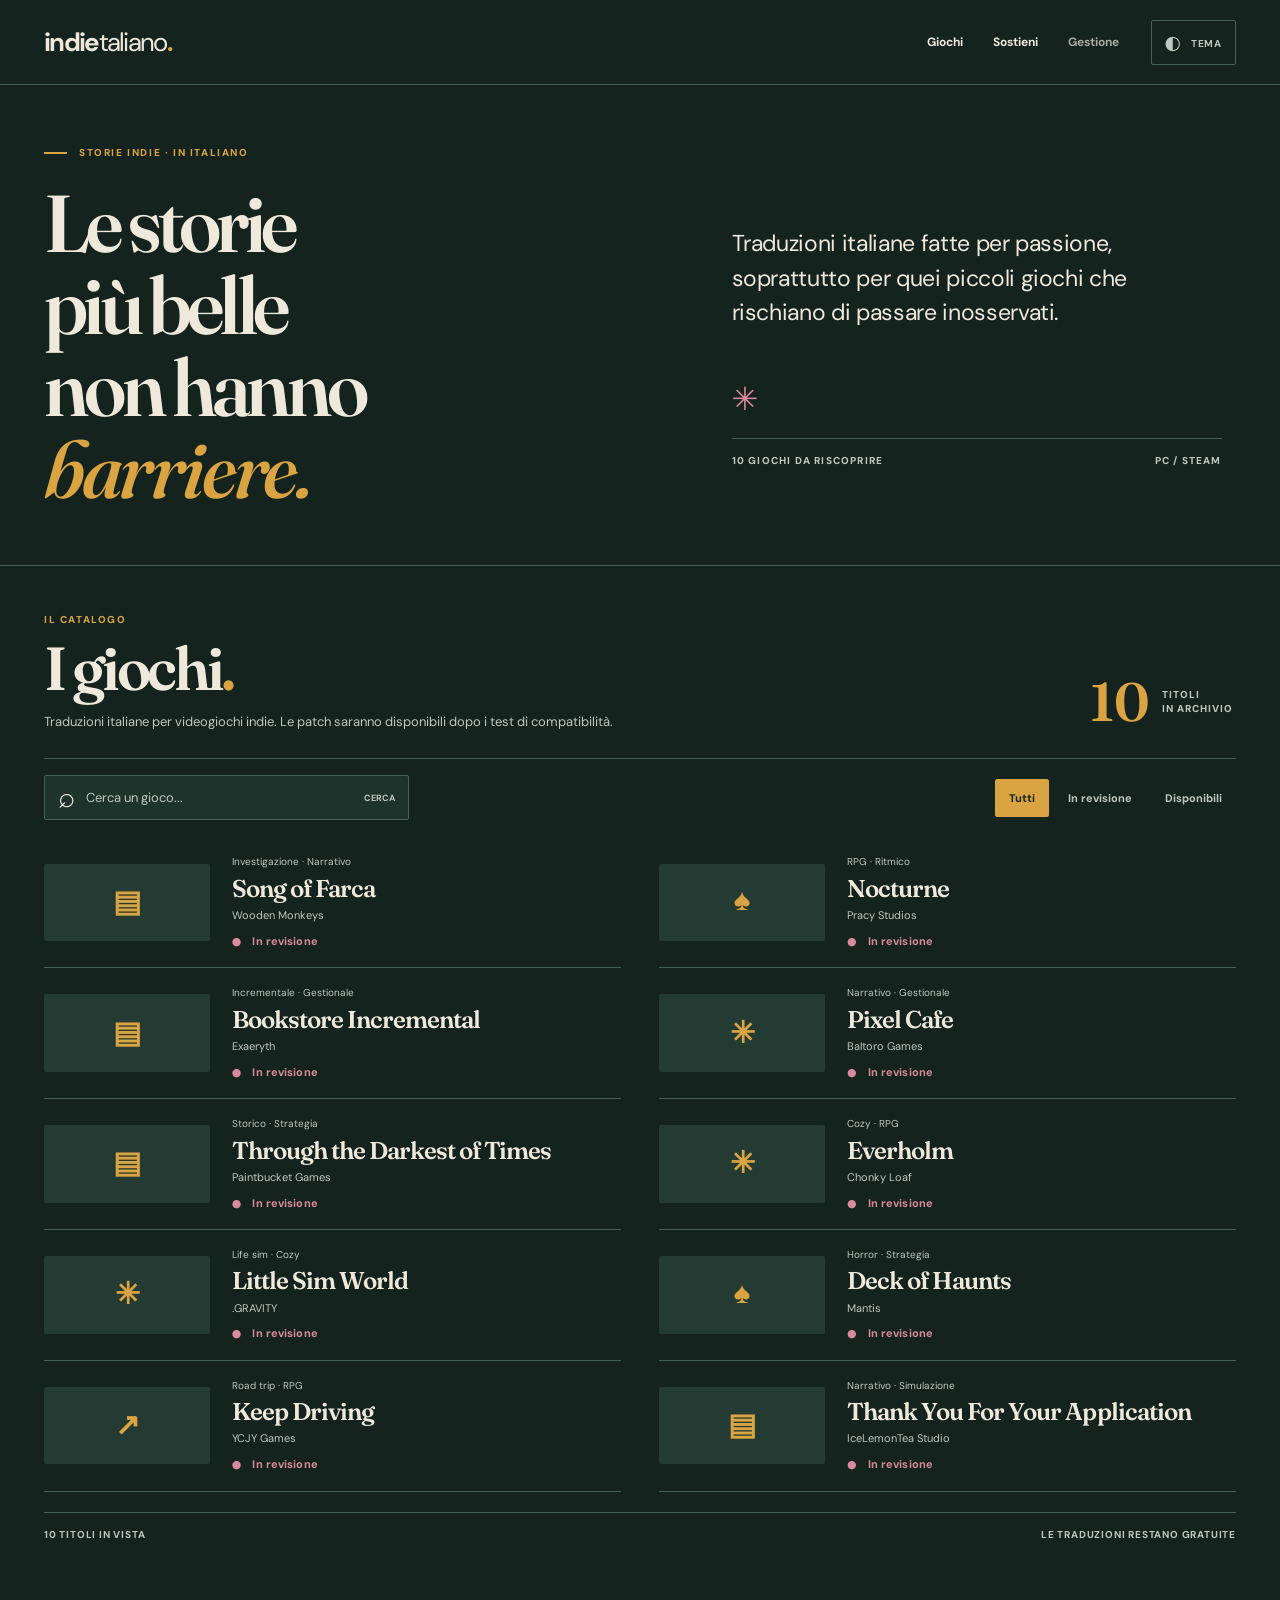
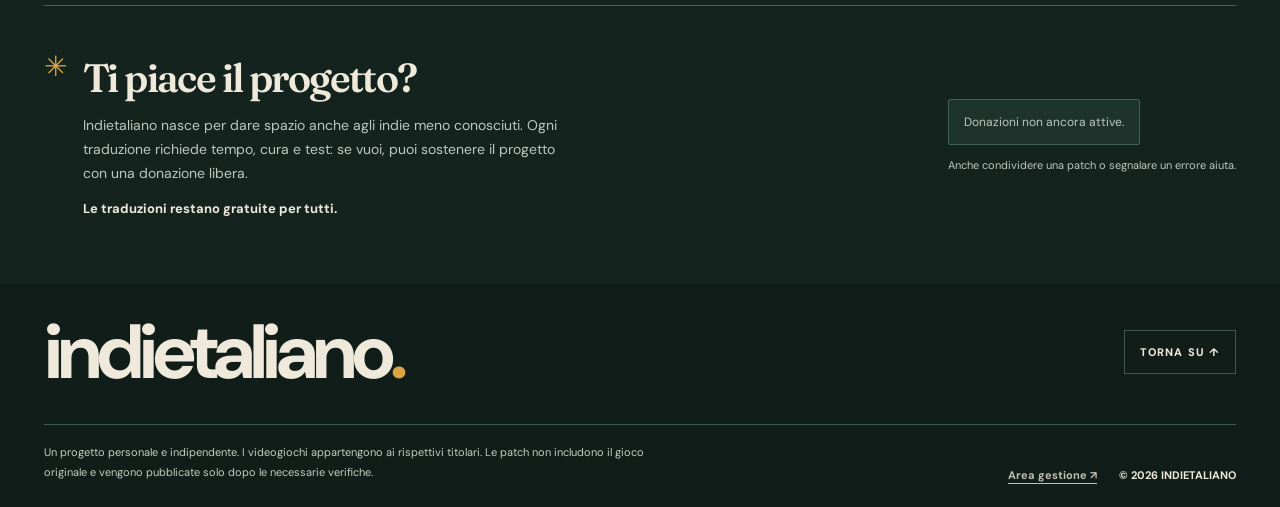
==== index.html @ b23bede1 "Add files via upload" ====
<!doctype html>
<html lang="it">
<head>
  <meta charset="utf-8">
  <meta name="viewport" content="width=device-width, initial-scale=1">
  <meta name="theme-color" content="#15231F">
  <meta name="robots" content="noindex,nofollow">
  <meta name="description" content="Indietaliano: traduzioni italiane gratuite per videogiochi indie, fatte per passione.">
  <meta property="og:type" content="website">
  <meta property="og:title" content="Indietaliano · Le storie più belle non hanno barriere">
  <meta property="og:description" content="Traduzioni italiane fatte per passione, soprattutto per quei piccoli giochi che rischiano di passare inosservati.">
  <title>Indietaliano · Traduzioni italiane per giochi indie</title>
  <link rel="icon" href="assets/favicon.svg" type="image/svg+xml">
  <link rel="preconnect" href="https://fonts.googleapis.com">
  <link rel="preconnect" href="https://fonts.gstatic.com" crossorigin>
  <link href="https://fonts.googleapis.com/css2?family=DM+Sans:wght@400;500;600;700;800&family=Fraunces:ital,opsz,wght@0,9..144,400..700;1,9..144,400..700&display=swap" rel="stylesheet">
  <link rel="stylesheet" href="style.css">
  <link rel="stylesheet" href="home.css">
  <link rel="stylesheet" href="retro-editorial.css">
  <link rel="stylesheet" href="typography.css">
  <link rel="stylesheet" href="catalog-v3-7.css?v=380">
  <link rel="stylesheet" href="verde-bottiglia.css?v=420">
  <script defer src="games.js?v=380"></script>
  <script defer src="site-config.js?v=371"></script>
  <script defer src="script.js?v=400"></script>
</head>
<body class="home-page">
  <a class="skip-link" href="#contenuto">Vai al contenuto</a>
  <header class="masthead" id="inizio">
    <a class="type-logo" href="index.html" aria-label="Indietaliano, pagina iniziale">indie<span>taliano</span><i>.</i></a>
    <nav class="mast-nav" aria-label="Navigazione principale">
      <a href="#giochi">Giochi</a>
      <a href="#sostieni">Sostieni</a><a class="nav-admin" href="admin/" aria-label="Area gestione">Gestione</a>
    </nav>
    <button class="theme-button" id="theme-toggle" type="button" aria-label="Attiva tema scuro" title="Cambia aspetto"><span aria-hidden="true">◐</span> <span class="theme-word">Tema</span></button>
  </header>
  <main id="contenuto">
    <section class="simple-hero" aria-labelledby="hero-title">
      <div class="simple-hero-inner section-wrap">
        <span class="hero-eyebrow" aria-hidden="true"><span class="hero-dash"></span> STORIE INDIE · IN ITALIANO</span>
        <h1 id="hero-title">Le storie<br>più belle<br>non hanno<br><em>barriere.</em></h1>
        <p>Traduzioni italiane fatte per passione, soprattutto per quei piccoli giochi che rischiano di passare inosservati.</p>
        <div class="hero-aside-meta" aria-hidden="true"><span class="aside-glyph">✳</span><div><span><b id="hero-total">10</b> GIOCHI DA RISCOPRIRE</span><span>PC / STEAM</span></div></div>
      </div>
    </section>

    <section id="giochi" class="archive-section section-wrap" aria-labelledby="archive-title">
      <div class="archive-head">
        <div>
          <span class="section-eyebrow">IL CATALOGO</span>
          <h2 id="archive-title">I giochi<span class="head-dot">.</span></h2>
          <p>Traduzioni italiane per videogiochi indie. Le patch saranno disponibili dopo i test di compatibilità.</p>
        </div>
        <span class="archive-tally"><strong id="catalog-total">10</strong><span>TITOLI<br>IN ARCHIVIO</span></span>
      </div>
      <div class="archive-shell">
        <div class="archive-toolbar">
          <label class="archive-search" for="game-search"><span aria-hidden="true">⌕</span><input id="game-search" type="search" placeholder="Cerca un gioco..." autocomplete="off" aria-label="Cerca un gioco"><span class="search-hint">CERCA</span></label>
          <div class="archive-filters" role="group" aria-label="Filtra lo stato del progetto">
            <button type="button" class="filter-chip is-active" data-filter="all" aria-pressed="true">Tutti</button>
            <button type="button" class="filter-chip" data-filter="in-revisione" aria-pressed="false">In revisione</button>
            
            <button type="button" class="filter-chip" data-filter="disponibile" aria-pressed="false">Disponibili</button>
          </div>
        </div>
        <div class="archive-list" id="archive-list" aria-live="polite"></div>
        <div class="empty-message" id="empty-message" hidden><p>Nessun gioco trovato.</p><span>Prova un altro titolo o torna a “Tutti”.</span><button type="button" id="reset-search">Azzera la ricerca ↗</button></div>
        <div class="archive-footer"><span id="archive-count" aria-live="polite">0 TITOLI IN VISTA</span><span>LE TRADUZIONI RESTANO GRATUITE</span></div>
      </div>
    </section>

    <section id="sostieni" class="support section-wrap" aria-labelledby="support-title">
      <div class="support-intro"><span class="support-symbol" aria-hidden="true">✳</span><div><h2 id="support-title">Ti piace il progetto?</h2><p>Indietaliano nasce per dare spazio anche agli indie meno conosciuti. Ogni traduzione richiede tempo, cura e test: se vuoi, puoi sostenere il progetto con una donazione libera.</p><strong>Le traduzioni restano gratuite per tutti.</strong></div></div>
      <div class="support-action">
        <a id="donation-link" class="donation-cta" href="#sostieni" target="_blank" rel="noopener noreferrer" hidden>Lascia un contributo <span aria-hidden="true">↗</span></a>
        <p id="donation-pending" class="support-pending">Donazioni non ancora attive.</p>
        <p class="support-small">Anche condividere una patch o segnalare un errore aiuta.</p>
      </div>
    </section>
  </main>
  <footer class="footer">
    <div class="footer-top"><span class="footer-title">indietaliano<span>.</span></span><a href="#inizio">TORNA SU ↑</a></div>
    <div class="footer-bottom"><p>Un progetto personale e indipendente. I videogiochi appartengono ai rispettivi titolari. Le patch non includono il gioco originale e vengono pubblicate solo dopo le necessarie verifiche.</p><div class="footer-utilities"><a href="admin/">Area gestione ↗</a><span>© <span id="year">2026</span> INDIETALIANO</span></div></div>
  </footer>
</body>
</html>
---- style.css ----
/* Web fonts are linked in each HTML document. Local fallbacks work offline. */
:root{--paper:#efeee8;--ink:#171a18;--muted:#6a6c64;--acid:#dbff78;--line:#c8c9c0;--panel:#e4e5db;--soft:#faf9f5;--inverse:#121513;--rowhover:#e7e8dd;--content:1472px;color-scheme:light}
:root.dark{--paper:#181b19;--ink:#f0f0e9;--muted:#a2a89d;--acid:#d3ef76;--line:#43483f;--panel:#242923;--soft:#222620;--inverse:#0f1310;--rowhover:#282d27;color-scheme:dark}
*{box-sizing:border-box}html{scroll-behavior:smooth;scroll-padding-top:95px}body{margin:0;background:var(--paper);color:var(--ink);font-family:'DM Sans',Arial,sans-serif;-webkit-font-smoothing:antialiased}a{color:inherit;text-decoration:none}button,input{font:inherit}button{cursor:pointer}button:focus-visible,a:focus-visible,input:focus-visible{outline:3px solid #a5b95e;outline-offset:4px}::selection{background:var(--acid);color:#111}h1,h2,h3,p{margin-top:0}h1,h2,h3{font-family:'Space Grotesk',Arial,sans-serif;letter-spacing:-.055em}h1 em,h2 em{font-style:normal;color:var(--muted)}.skip-link{position:fixed;left:20px;top:-80px;z-index:5000;padding:12px 18px;background:var(--acid);color:#111}.skip-link:focus{top:14px}.section-wrap{width:min(calc(100% - 88px),var(--content));margin:0 auto}
.masthead{height:90px;display:flex;align-items:center;gap:42px;padding:0 max(44px,calc((100vw - var(--content))/2));border-bottom:1px solid var(--ink);background:var(--paper);position:relative;z-index:4}.type-logo{font-family:'Space Grotesk',sans-serif;font-weight:700;font-size:26px;letter-spacing:-.085em;white-space:nowrap;line-height:1}.type-logo span{font-weight:400}.type-logo i{font-style:normal;color:#6c9265}.mast-nav{display:flex;align-items:center;gap:42px;margin-left:auto}.mast-nav a{font-size:13px;font-weight:700;display:flex;align-items:flex-start;gap:6px;white-space:nowrap}.mast-nav a:hover{text-decoration:underline;text-underline-offset:5px}.nav-index{font-size:8px;color:var(--muted);line-height:1.2}.theme-button{padding:11px 12px;border:1px solid var(--ink);background:transparent;color:var(--ink);font-weight:700;text-transform:uppercase;letter-spacing:.08em;font-size:10px;white-space:nowrap}.theme-button span:first-child{font-size:19px;vertical-align:-2px;margin-right:6px}
.lead-story{min-height:665px;display:grid;grid-template-columns:1.15fr .85fr;border-bottom:1px solid var(--ink)}.lead-copy{padding:38px clamp(34px,6vw,108px) 39px max(44px,calc((100vw - var(--content))/2));display:flex;flex-direction:column}.section-meta,.visual-top,.visual-bottom{display:flex;justify-content:space-between;gap:20px;font-size:10px;font-weight:800;letter-spacing:.1em}.section-meta span:nth-child(2){color:var(--muted)}.lead-primary{flex:1;display:flex;justify-content:center;flex-direction:column;padding:35px 0}.tiny-intro{font-size:14px;font-weight:600;margin:0 0 30px}.lead-primary h1{font-size:clamp(62px,6.75vw,115px);line-height:.9;letter-spacing:-.094em;font-weight:600;margin:0 0 32px}.lead-primary h1 em{color:var(--ink);position:relative;z-index:1}.lead-primary h1 em::after{content:'';height:.16em;background:var(--acid);position:absolute;left:0;right:0;bottom:.02em;z-index:-1;transform:rotate(-1deg)}.hero-bottom{max-width:400px;font-size:15px;line-height:1.8;color:var(--muted);margin-bottom:0}.downlink{align-self:flex-start;display:flex;gap:14px;align-items:center;font-weight:800;font-size:13px}.circle-arrow{width:42px;height:42px;border:1.5px solid var(--ink);border-radius:50%;display:grid;place-items:center;font-size:23px;transition:background .2s,transform .2s}.downlink:hover .circle-arrow{background:var(--acid);color:#111;transform:translateY(3px)}
.lead-visual{min-height:665px;background:#171d1a;color:#f0f0e7;position:relative;overflow:hidden;display:flex;flex-direction:column;padding:34px 35px}.lead-visual:before{content:'';position:absolute;inset:0;background:linear-gradient(to right,transparent 0 97%,rgba(255,255,255,.05) 97% 98%,transparent 98%);background-size:46px 46px;opacity:.27}.visual-top,.visual-bottom{position:relative;z-index:2;color:#c3cabb}.visual-bottom{margin-top:auto}.visual-stage{position:relative;flex:1;display:flex;align-items:center;justify-content:center}.translation-mark{transform:rotate(-11deg);width:min(82%,510px);position:relative;z-index:1}.translation-old,.translation-new{font-family:'Space Grotesk',sans-serif;font-weight:700;line-height:1;letter-spacing:-.12em}.translation-old{font-size:clamp(100px,11.5vw,190px);color:#56605b;text-decoration:line-through;text-decoration-thickness:5px;transform:translateX(-18px)}.translation-divider{display:flex;align-items:center;gap:10px;margin:-3px 0 -8px;transform:rotate(11deg)}.translation-divider:before,.translation-divider:after{content:'';height:1px;background:#708276;flex:1}.translation-divider span{width:47px;height:47px;background:var(--acid);color:#111;display:grid;place-items:center;border-radius:50%;font-size:25px}.translation-new{font-size:clamp(74px,8.5vw,144px);color:var(--acid);white-space:nowrap}.blinking-cursor{color:#e9ede2;animation:blink 1.2s steps(1,end) infinite}@keyframes blink{50%{opacity:0}}.floating-glyph{position:absolute;font-family:'Space Grotesk';font-weight:700;line-height:1;color:#727f76}.glyph-one{top:10%;left:15%;font-size:70px;transform:rotate(12deg)}.glyph-two{top:15%;right:6%;font-size:62px;color:var(--acid)}.glyph-three{bottom:13%;right:13%;font-size:84px;transform:rotate(-13deg)}
.interlude{min-height:81px;display:flex;gap:35px;justify-content:center;align-items:center;border-bottom:1px solid var(--ink);font-size:11px;font-weight:800;letter-spacing:.09em;padding:18px 24px}.interlude .asterisk{font-size:28px;font-weight:400}
.archive-section{padding:122px 0 130px}.archive-head{display:grid;grid-template-columns:24% 1fr;margin-bottom:73px}.label-column,.manifesto-left,.support-aside{display:flex;flex-direction:column;align-items:flex-start;gap:13px}.chapter-number{font-family:'Space Grotesk',sans-serif;font-size:90px;font-weight:600;line-height:1;letter-spacing:-.13em}.label-sub,.micro-label{font-size:10px;font-weight:800;letter-spacing:.14em}.label-sub{color:var(--muted)}.chapter-main{padding-top:12px}.chapter-main h2{font-size:clamp(52px,6vw,95px);font-weight:600;line-height:.98;letter-spacing:-.085em;margin:24px 0}.chapter-main>p{max-width:575px;color:var(--muted);font-size:16px;line-height:1.75;margin:0}.archive-shell{border-top:2px solid var(--ink)}.archive-toolbar{display:flex;gap:20px;align-items:center;justify-content:space-between;padding:20px 0 24px}.archive-search{display:flex;align-items:center;border:1px solid var(--line);min-height:49px;max-width:380px;flex:1;padding:0 13px;gap:9px}.archive-search>span:first-child{font-size:29px;line-height:1}.archive-search input{width:100%;min-width:0;border:0;color:var(--ink);outline:0;background:transparent;font-size:13px}.archive-search input::placeholder{color:var(--muted)}.search-hint{font-size:9px;font-weight:700;color:var(--muted)}.archive-filters{display:flex;gap:6px;flex-wrap:wrap}.filter-chip{background:transparent;border:1px solid transparent;padding:12px 15px;color:var(--muted);font-size:11px;font-weight:700}.filter-chip:hover{border-color:var(--line)}.filter-chip.is-active{background:var(--ink);color:var(--paper)}.list-head{display:grid;grid-template-columns:minmax(400px,1.8fr) minmax(140px,.9fr) minmax(170px,.8fr) 110px;border-top:1px solid var(--line);padding:13px 20px 13px 0;color:var(--muted);font-size:9px;letter-spacing:.12em;font-weight:800}.list-head span:last-child{text-align:right}.archive-item{display:grid;grid-template-columns:45px 80px minmax(275px,1fr) minmax(140px,.9fr) minmax(170px,.8fr) 110px;align-items:center;min-height:150px;border-top:1px solid var(--line);gap:0;transition:background .2s}.archive-item:last-child{border-bottom:1px solid var(--line)}.archive-item:hover,.archive-item:focus-visible{background:var(--rowhover)}.item-num{align-self:start;margin-top:26px;font-family:'Space Grotesk';font-size:11px;font-weight:800;color:var(--muted)}.item-emblem{width:63px;height:85px;display:flex;align-items:center;justify-content:center;font-family:'Space Grotesk';font-size:42px;font-weight:700;border-radius:1px;transform:rotate(-5deg);transition:transform .25s;margin-right:14px;color:#171a18}.archive-item:hover .item-emblem{transform:rotate(4deg) scale(1.04)}.item-emblem.rose{background:#e0b4a4}.item-emblem.violet{background:#b6a1ce}.item-emblem.mint{background:#b7ceae}.item-emblem.ochre{background:#e7c976}.item-title{padding:10px 20px 10px 2px}.item-title strong{display:block;font-family:'Space Grotesk',sans-serif;font-size:clamp(25px,2.7vw,43px);line-height:1.08;letter-spacing:-.065em;font-weight:600}.item-title small{display:block;margin-top:8px;font-size:12px;color:var(--muted)}.item-genre{font-size:13px;color:var(--muted);padding-right:20px}.item-status{font-size:11px;letter-spacing:.01em;font-weight:700;color:var(--ink);padding-right:12px}.item-status span{color:#a2a9a0;margin-right:5px}.item-status.disponibile span{color:#639265}.item-arrow{text-align:right;font-size:35px;font-family:'Space Grotesk';font-weight:400;padding-right:16px;transition:transform .2s}.archive-item:hover .item-arrow{transform:translate(4px,-4px)}.archive-footer{display:flex;justify-content:space-between;gap:20px;padding:24px 0;color:var(--muted);font-size:10px;font-weight:700;letter-spacing:.1em}.empty-message{text-align:center;padding:100px 20px;border-top:1px solid var(--line)}.empty-message p{font-family:'Space Grotesk';font-size:32px;font-weight:700;margin-bottom:8px}.empty-message span{display:block;font-size:13px;color:var(--muted)}.empty-message button{border:0;border-bottom:1px solid var(--ink);background:transparent;color:var(--ink);font-weight:800;margin-top:22px;padding:10px}
.manifesto{background:#161c17;color:#f1f2e8}.manifesto-stripe{height:45px;display:flex;justify-content:space-between;align-items:center;padding:0 max(44px,calc((100vw - var(--content))/2));background:var(--acid);color:#171a18;font-size:10px;font-weight:800;letter-spacing:.12em}.manifesto-inner{display:grid;grid-template-columns:24% 1fr;padding:115px 0 90px}.manifesto-left .chapter-number{color:#d8ef85}.manifesto-left .micro-label{color:#b0b7ab}.manifesto-text{padding-top:10px}.manifesto-eyebrow{font-size:12px;font-weight:700;letter-spacing:.12em;color:#afbead;margin-bottom:30px}.manifesto h2{font-size:clamp(72px,9.4vw,154px);line-height:.87;font-weight:600;letter-spacing:-.085em;margin:0 0 70px}.manifesto h2 em{color:var(--acid)}.manifesto-bottom{display:grid;grid-template-columns:1fr 1fr;gap:70px;max-width:830px;margin-left:auto}.manifesto-bottom p{font-size:16px;line-height:1.9;color:#c7cec5;margin:0}.manifesto-end{padding:20px 44px;border-top:1px solid #4a554c;display:flex;justify-content:space-between;align-items:center;color:#c8d0c8;font-size:10px;font-weight:800;letter-spacing:.11em}.manifesto-end span:first-child{font-size:38px;color:var(--acid)}
.support{display:grid;grid-template-columns:24% 1fr;padding-top:137px;padding-bottom:145px}.support-content{max-width:780px}.support-kicker{font-size:11px;font-weight:700;letter-spacing:.12em}.support h2{font-size:clamp(58px,8vw,116px);font-weight:600;line-height:.95;margin:25px 0 35px}.support h2 em{color:var(--muted)}.support-content>p:not(.support-pledge):not(.support-small):not(.support-pending){font-size:17px;line-height:1.85;max-width:620px;color:var(--muted)}.support-pledge{display:flex;align-items:center;gap:12px;padding:24px 0 0;margin-top:30px;border-top:1px solid var(--line);font-size:14px}.support-pledge span{font-size:28px}.donation-cta{display:inline-flex;align-items:center;justify-content:space-between;gap:80px;padding:18px 22px;background:var(--acid);color:#171a18;font-size:14px;font-weight:800;margin-top:10px}.donation-cta span{font-size:22px}.donation-cta:hover{background:#c7ef59}.support-pending{display:inline-block;margin:12px 0 0;padding:13px 15px;border:1px solid var(--line);font-size:12px;line-height:1.5;color:var(--muted)}.support-small{font-size:12px;color:var(--muted);margin-top:22px}.footer{background:#111713;color:#e9eee5;padding:42px max(44px,calc((100vw - var(--content))/2)) 35px}.footer-top{display:flex;align-items:center;justify-content:space-between;padding:0 0 70px;border-bottom:1px solid #505a50}.footer-title{font-family:'Space Grotesk';font-size:clamp(55px,10vw,157px);line-height:1;letter-spacing:-.095em;font-weight:600}.footer-title span{color:var(--acid)}.footer-top>a{font-size:11px;letter-spacing:.1em;font-weight:800;border:1px solid #69736a;padding:14px 15px}.footer-bottom{display:flex;justify-content:space-between;gap:40px;align-items:flex-end;padding-top:25px}.footer-bottom p{color:#b0b8ae;max-width:610px;font-size:11px;line-height:1.8;margin:0}.footer-bottom>span{font-size:10px;white-space:nowrap;font-weight:700;letter-spacing:.06em}
/* Game dossier */
.dossier-topbar{display:flex;justify-content:space-between;align-items:center;min-height:54px;padding:0 max(44px,calc((100vw - var(--content))/2));background:var(--acid);color:#121713;font-size:10px;font-weight:800;letter-spacing:.09em}.dossier-topbar span:last-child{white-space:nowrap}.dossier-page{width:min(calc(100% - 88px),var(--content));margin:0 auto}.dossier-back{display:inline-flex;gap:15px;align-items:center;font-size:12px;font-weight:800;margin:47px 0 55px}.dossier-back span{font-size:25px}.dossier-back:hover{text-decoration:underline;text-underline-offset:5px}.dossier-hero{display:grid;grid-template-columns:1.22fr .78fr;border-top:2px solid var(--ink);border-bottom:1px solid var(--ink);min-height:570px}.dossier-copy{padding:35px 45px 58px 0;display:flex;flex-direction:column}.dossier-meta-line{display:flex;justify-content:space-between;gap:12px;font-size:10px;font-weight:800;letter-spacing:.12em}.dossier-title{font-size:clamp(66px,7.5vw,128px);line-height:.88;letter-spacing:-.09em;font-weight:600;overflow-wrap:anywhere;margin:auto 0 28px;max-width:910px}.dossier-description{font-size:17px;line-height:1.7;max-width:450px;color:var(--muted);margin:0}.dossier-illustration{min-height:550px;position:relative;display:flex;align-items:center;justify-content:center;overflow:hidden;background:#ded5c0;color:#171a18}.dossier-illustration.road{background:#dbac96}.dossier-illustration.haunts{background:#b2a0c9}.dossier-illustration.everholm{background:#b3cda7}.dossier-illustration.application{background:#dbc781}.dossier-illustration:before{content:'';position:absolute;border:1px solid rgba(0,0,0,.17);width:72%;aspect-ratio:1;border-radius:50%;box-shadow:0 0 0 45px rgba(0,0,0,.03),0 0 0 90px rgba(0,0,0,.025)}.dossier-illustration>strong{position:relative;z-index:2;font-size:clamp(160px,21vw,340px);line-height:1;font-weight:400;transform:rotate(-12deg);font-family:'Space Grotesk';letter-spacing:-.1em}.dossier-illustration small{position:absolute;left:26px;top:26px;font-size:9px;font-weight:800;letter-spacing:.1em}.dossier-illustration .illustration-edge{position:absolute;right:26px;bottom:25px;font-size:10px;font-weight:800;letter-spacing:.07em}.dossier-note{background:var(--panel);display:flex;align-items:flex-start;gap:14px;padding:22px 28px;font-size:13px;line-height:1.6;margin:31px 0 72px}.dossier-note strong{white-space:nowrap}.dossier-note span{font-size:24px;line-height:1}.dossier-body{display:grid;grid-template-columns:1.4fr .6fr;gap:90px;margin:0 0 110px}.dossier-chapter{border-top:1px solid var(--ink);padding:37px 0 55px}.dossier-chapter:last-child{padding-bottom:0}.dossier-chapter-name{font-size:10px;font-weight:800;letter-spacing:.12em;color:var(--muted)}.dossier-chapter h2{font-size:clamp(35px,4vw,60px);line-height:1.08;letter-spacing:-.07em;margin:20px 0 20px;font-weight:600}.dossier-chapter p{max-width:665px;font-size:15px;line-height:1.85;color:var(--muted)}.pending-box{padding:23px 25px;background:var(--panel);font-size:13px;color:var(--muted);line-height:1.8}.install-steps{padding-left:24px;font-size:15px;line-height:1.9;color:var(--muted)}.install-steps li{padding:4px 0}.screens-grid{display:grid;grid-template-columns:1fr 1fr;gap:14px}.screens-grid img{width:100%;height:auto;display:block}.dossier-faq details{border-bottom:1px solid var(--line)}.dossier-faq summary{cursor:pointer;list-style:none;padding:19px 30px 19px 0;font-size:15px;font-weight:700;position:relative}.dossier-faq summary::after{content:'+';position:absolute;right:5px;top:17px;font-size:23px;font-weight:400}.dossier-faq details[open] summary::after{content:'−'}.dossier-faq summary::-webkit-details-marker{display:none}.dossier-faq details p{font-size:13px;margin:0 0 20px}.dossier-factbox{align-self:start;position:sticky;top:18px;border:1px solid var(--ink);padding:30px}.dossier-factbox h2{font-size:22px;letter-spacing:-.04em;margin-bottom:21px}.fact-row{display:flex;justify-content:space-between;gap:20px;padding:13px 0;border-top:1px solid var(--line);font-size:12px}.fact-row dt{color:var(--muted)}.fact-row dd{text-align:right;font-weight:700;margin:0;max-width:53%;overflow-wrap:anywhere}.dossier-download{margin-top:25px;padding-top:24px;border-top:2px solid var(--ink)}.dossier-download strong{display:block;font-size:12px;margin-bottom:18px}.dossier-download a,.dossier-steam-link{display:flex;justify-content:space-between;gap:13px;padding:17px 16px;font-size:13px;font-weight:800;background:var(--ink);color:var(--paper)}.dossier-download a:hover{background:#496a44;color:#fff}.dossier-not-ready{display:block;padding:17px;background:var(--panel);color:var(--muted);font-size:13px;font-weight:700;line-height:1.5}.dossier-download small{display:block;font-size:11px;color:var(--muted);line-height:1.7;margin-top:12px}.dossier-steam-link{margin-top:12px;background:transparent;color:var(--ink);border:1px solid var(--ink)}.dossier-steam-link:hover{background:var(--rowhover)}.next-story{display:flex;justify-content:space-between;align-items:center;gap:25px;padding:60px 0;border-top:1px solid var(--ink)}.next-story p{font-size:11px;color:var(--muted);letter-spacing:.09em;font-weight:700}.next-story h2{font-size:clamp(32px,4vw,65px);line-height:1;letter-spacing:-.07em;margin:0}.next-story a{white-space:nowrap;background:var(--acid);color:#171a18;padding:19px 25px;font-size:12px;font-weight:800}
[hidden]{display:none!important}
@media (max-width:1180px){.lead-copy{padding-left:44px;padding-right:42px}.lead-primary h1{font-size:clamp(60px,7.5vw,92px)}.translation-old{font-size:135px}.translation-new{font-size:105px}.archive-item{grid-template-columns:40px 73px minmax(230px,1fr) minmax(130px,.6fr) minmax(145px,.55fr) 48px}.list-head{grid-template-columns:minmax(343px,1.8fr) minmax(130px,.6fr) minmax(145px,.55fr) 48px}.archive-head,.manifesto-inner,.support{grid-template-columns:19% 1fr}.dossier-body{gap:40px}}
@media (max-width:820px){.section-wrap,.dossier-page{width:calc(100% - 44px)}.masthead{height:72px;padding:0 22px;gap:15px}.type-logo{font-size:23px}.mast-nav{gap:16px}.mast-nav a{font-size:11px}.nav-index,.theme-word{display:none}.theme-button{padding:7px 9px}.theme-button span:first-child{margin:0}.lead-story{grid-template-columns:1fr;min-height:unset}.lead-copy{padding:27px 26px 30px}.lead-primary{padding:75px 0 65px}.lead-primary h1{font-size:clamp(66px,11.5vw,104px)}.lead-visual{min-height:460px}.translation-old{font-size:clamp(100px,17vw,160px)}.translation-new{font-size:clamp(74px,14vw,130px)}.interlude{gap:17px;font-size:9px}.archive-section{padding:100px 0}.archive-head{grid-template-columns:120px 1fr}.chapter-number{font-size:75px}.chapter-main h2{font-size:clamp(48px,7.5vw,75px)}.archive-toolbar{flex-wrap:wrap}.archive-search{max-width:none;flex-basis:100%}.archive-filters{width:100%}.list-head{display:none}.archive-item{grid-template-columns:28px 74px 1fr 44px;grid-template-rows:auto auto;min-height:132px;padding:17px 0}.item-num{grid-column:1;grid-row:1/3;margin-top:12px}.item-emblem{grid-column:2;grid-row:1/3;width:54px;height:72px;font-size:37px}.item-title{grid-column:3;grid-row:1;padding:3px 0}.item-title strong{font-size:clamp(25px,5vw,35px)}.item-title small{margin-top:4px}.item-genre{grid-column:3;grid-row:2;font-size:11px;padding:5px 0}.item-status{grid-column:3;grid-row:2;justify-self:end;padding-right:30px}.item-arrow{grid-column:4;grid-row:1/3;font-size:28px;padding-right:5px}.archive-item .item-genre{justify-self:start}.manifesto-stripe{padding:0 22px}.manifesto-inner{grid-template-columns:110px 1fr;padding:90px 0}.manifesto h2{font-size:clamp(66px,9.5vw,95px)}.manifesto-bottom{gap:25px}.support{grid-template-columns:110px 1fr;padding:100px 0}.support h2{font-size:clamp(54px,8vw,86px)}.footer{padding:45px 22px 27px}.footer-title{font-size:clamp(52px,11vw,100px)}.dossier-topbar{padding:0 22px}.dossier-hero{grid-template-columns:1fr}.dossier-copy{min-height:385px;padding:25px 0 34px}.dossier-title{font-size:clamp(66px,11vw,110px);margin:auto 0 24px}.dossier-illustration{min-height:370px}.dossier-illustration>strong{font-size:235px}.dossier-body{grid-template-columns:1fr;gap:30px}.dossier-factbox{grid-row:1;position:static}.dossier-note{margin-bottom:50px}}
@media (max-width:560px){.masthead{flex-wrap:wrap;min-height:102px;height:auto;justify-content:space-between;padding:18px 18px 13px;gap:13px}.type-logo{font-size:25px}.mast-nav{order:3;width:100%;justify-content:space-between;margin:3px 0 0}.mast-nav a{font-size:12px}.lead-copy{padding:19px 20px 26px}.section-meta{font-size:8px}.section-meta span:nth-child(2){display:none}.lead-primary{padding:64px 0 62px}.tiny-intro{font-size:12px;margin-bottom:28px}.lead-primary h1{font-size:clamp(56px,13.4vw,83px);margin-bottom:27px}.hero-bottom{font-size:14px;line-height:1.65}.lead-visual{min-height:370px;padding:20px}.visual-top,.visual-bottom{font-size:8px}.translation-mark{width:88%}.translation-old{font-size:clamp(100px,22vw,148px)}.translation-new{font-size:clamp(68px,18vw,125px)}.translation-divider span{width:34px;height:34px;font-size:20px}.glyph-one{font-size:44px}.glyph-three{font-size:60px}.interlude{padding:18px 14px;gap:10px;justify-content:space-between;min-height:68px}.interlude span{font-size:8px}.interlude .asterisk{font-size:15px}.section-wrap,.dossier-page{width:calc(100% - 36px)}.archive-section{padding:75px 0 85px}.archive-head{display:block;margin-bottom:45px}.label-column{flex-direction:row;align-items:center;gap:12px;margin-bottom:25px}.chapter-number{font-size:52px}.chapter-main h2{font-size:clamp(46px,11vw,68px);margin:17px 0}.chapter-main p{font-size:14px}.archive-toolbar{padding-top:16px}.archive-search{min-height:46px}.archive-filters{gap:3px}.filter-chip{padding:10px 9px;font-size:10px}.archive-item{grid-template-columns:24px 50px minmax(0,1fr) 24px;column-gap:6px;min-height:123px}.item-num{font-size:9px}.item-emblem{width:44px;height:62px;font-size:29px;margin:0}.item-title strong{font-size:clamp(23px,6vw,33px)}.item-title small{font-size:10px}.item-status{grid-column:3;grid-row:2;justify-self:start;padding:0;font-size:10px}.item-genre{display:none}.item-arrow{padding:0;font-size:24px}.archive-footer{flex-direction:column;gap:8px;font-size:9px}.manifesto-stripe{padding:0 18px}.manifesto-inner{display:block;padding:76px 0}.manifesto-left{flex-direction:row;align-items:center;margin-bottom:38px}.manifesto h2{font-size:clamp(62px,13vw,90px);margin-bottom:42px}.manifesto-bottom{grid-template-columns:1fr;gap:16px}.manifesto-bottom p{font-size:14px;line-height:1.8}.manifesto-end{padding:15px 18px}.support{display:block;padding:78px 0 86px}.support-aside{flex-direction:row;align-items:center;margin-bottom:35px}.support h2{font-size:clamp(52px,12vw,78px)}.support-content>p:not(.support-pledge):not(.support-small):not(.support-pending){font-size:15px}.support-pledge{font-size:12px}.footer-title{font-size:clamp(42px,11vw,75px)}.footer-top{padding-bottom:50px}.footer-top>a{font-size:9px;padding:10px}.footer-bottom{display:block}.footer-bottom>span{display:block;margin-top:28px}.dossier-topbar{padding:0 18px;font-size:8px}.dossier-topbar span:last-child{display:none}.dossier-back{margin:29px 0 31px}.dossier-copy{min-height:340px}.dossier-title{font-size:clamp(59px,13vw,95px)}.dossier-description{font-size:15px}.dossier-illustration{min-height:300px}.dossier-illustration>strong{font-size:175px}.dossier-note{display:block;font-size:12px;padding:20px}.dossier-note span{display:block;margin-bottom:10px}.dossier-note strong{white-space:normal}.dossier-body{margin-bottom:60px}.dossier-chapter{padding:26px 0 40px}.dossier-chapter h2{font-size:40px}.dossier-factbox{padding:19px}.next-story{align-items:start;flex-direction:column;padding:42px 0;gap:25px}.next-story h2{font-size:38px}}
@media (prefers-reduced-motion:reduce){html{scroll-behavior:auto}*,*::before,*::after{animation:none!important;transition:none!important}}
---- home.css ----
/* Indietaliano 3.1 — homepage essenziale. Le schede conservano il loro CSS originale. */
.home-page .masthead{height:72px;border-bottom:1px solid var(--line);gap:32px}
.home-page .mast-nav{gap:30px}
.home-page .mast-nav a{font-size:12px}
.home-page .theme-button{border-color:var(--line);padding:8px 12px}
.home-page .section-wrap{width:min(calc(100% - 88px),1180px)}
.simple-hero{border-bottom:1px solid var(--line)}
.simple-hero-inner{padding-top:58px;padding-bottom:64px}
.simple-hero h1{font-size:clamp(62px,6.35vw,93px);line-height:.94;letter-spacing:-.087em;font-weight:600;margin:0 0 28px;max-width:860px}
.simple-hero h1 em{font-style:italic;font-weight:500;color:var(--ink);letter-spacing:-.092em;position:relative;z-index:0}
.simple-hero h1 em::after{position:absolute;z-index:-1;content:'';height:.17em;left:0;right:0;bottom:.025em;background:var(--acid)}
.simple-hero p{font-size:clamp(15px,1.3vw,18px);line-height:1.55;max-width:590px;color:var(--muted);margin:0}
.home-page .archive-section{padding-top:48px;padding-bottom:85px}
.home-page .archive-head{display:flex;align-items:flex-end;justify-content:space-between;gap:20px;margin:0 0 25px}
.home-page .archive-head h2{font-size:clamp(34px,4.3vw,52px);line-height:1;letter-spacing:-.07em;font-weight:600;margin:0 0 10px}
.home-page .archive-head p{font-size:13px;line-height:1.5;color:var(--muted);margin:0}
.home-page .head-dot{color:#71985d}
.home-page .archive-stamp{font-size:10px;letter-spacing:.12em;font-weight:800;color:var(--muted);white-space:nowrap;padding-bottom:3px}
.home-page .archive-shell{border-top:1px solid var(--ink)}
.home-page .archive-toolbar{padding:15px 0;gap:15px}
.home-page .archive-search{max-width:335px;min-height:45px}
.home-page .archive-filters{gap:3px}
.home-page .filter-chip{padding:10px 11px;font-size:11px}
.home-page .archive-item{grid-template-columns:35px 68px minmax(220px,1.5fr) minmax(150px,.8fr) minmax(145px,.75fr) 38px;min-height:104px}
.home-page .item-num{margin-top:24px;font-size:10px}
.home-page .item-emblem{width:52px;height:65px;font-size:32px;transform:none;margin-right:8px}
.home-page .archive-item:hover .item-emblem{transform:rotate(-3deg)}
.home-page .item-title{padding:10px 12px 10px 0}
.home-page .item-title strong{font-size:clamp(22px,2.1vw,30px);letter-spacing:-.05em}
.home-page .item-title small{font-size:11px;margin-top:5px}
.home-page .item-genre{font-size:12px}
.home-page .item-status{font-size:11px}
.home-page .item-arrow{font-size:28px;padding-right:10px}
.home-page .archive-footer{padding-top:18px;font-size:9px}
.home-page .support{display:flex;align-items:center;justify-content:space-between;gap:60px;padding-top:45px;padding-bottom:55px;border-top:1px solid var(--line)}
.home-page .support-intro{display:flex;align-items:flex-start;gap:25px;max-width:720px}
.home-page .support-symbol{font-size:36px;line-height:1;color:#71985d}
.home-page .support-intro h2{font-size:clamp(26px,3.1vw,39px);line-height:1.1;font-weight:600;margin:0 0 13px}
.home-page .support-intro p{font-size:14px;line-height:1.65;color:var(--muted);margin:0 0 12px}
.home-page .support-intro strong{font-size:13px;font-weight:700}
.home-page .support-action{min-width:235px;max-width:300px}
.home-page .donation-cta{gap:16px;margin-top:0;white-space:nowrap;font-size:12px;padding:15px 18px}
.home-page .support-pending{font-size:12px;margin:0}
.home-page .support-small{font-size:11px;line-height:1.6;margin:12px 0 0}
.home-page .footer{padding-top:30px;padding-bottom:25px}
.home-page .footer-top{padding-bottom:33px}
.home-page .footer-title{font-size:clamp(40px,6vw,86px)}
.home-page .footer-bottom{padding-top:18px}
@media(max-width:1050px){
 .home-page .archive-toolbar{flex-wrap:wrap}
 .home-page .archive-search{max-width:none;flex-basis:100%}
 .home-page .archive-filters{width:100%}
 .home-page .archive-item{grid-template-columns:30px 60px minmax(200px,1fr) minmax(115px,.5fr) minmax(130px,.5fr) 30px}
}
@media(max-width:820px){
 .home-page .masthead{height:68px;padding:0 22px}
 .home-page .section-wrap{width:calc(100% - 44px)}
 .simple-hero-inner{padding-top:46px;padding-bottom:48px}
 .simple-hero h1{font-size:clamp(58px,9vw,79px);margin-bottom:24px}
 .home-page .archive-section{padding-top:40px;padding-bottom:65px}
 .home-page .archive-item{grid-template-columns:23px 60px minmax(0,1fr) 28px;grid-template-rows:auto auto;gap:0;min-height:98px;padding:12px 0}
 .home-page .item-num{grid-column:1;grid-row:1/3;margin-top:9px}
 .home-page .item-emblem{grid-column:2;grid-row:1/3;width:47px;height:61px;font-size:29px}
 .home-page .item-title{grid-column:3;grid-row:1;padding:0 10px 0 0}
 .home-page .item-title strong{font-size:clamp(22px,3.3vw,29px)}
 .home-page .item-genre{display:none}
 .home-page .item-status{grid-column:3;grid-row:2;justify-self:start;padding:0;font-size:10px}
 .home-page .item-arrow{grid-column:4;grid-row:1/3;padding-right:0;font-size:25px;justify-self:end}
 .home-page .support{gap:25px}
 .home-page .support-intro{gap:14px}
 .home-page .support-symbol{font-size:24px}
 .home-page .support-action{min-width:180px}
}
@media(max-width:560px){
 .home-page .masthead{min-height:64px;height:64px;flex-wrap:nowrap;padding:0 18px;gap:14px}
 .home-page .type-logo{font-size:23px}
 .home-page .mast-nav{order:0;width:auto;margin-left:auto;gap:14px}
 .home-page .mast-nav a{font-size:11px}
 .home-page .theme-button{padding:6px 8px}
 .home-page .section-wrap{width:calc(100% - 36px)}
 .simple-hero-inner{padding-top:38px;padding-bottom:42px}
 .simple-hero h1{font-size:clamp(45px,12vw,66px);letter-spacing:-.085em;margin:0 0 22px}
 .simple-hero p{font-size:14px;line-height:1.6;max-width:400px}
 .home-page .archive-section{padding-top:34px;padding-bottom:50px}
 .home-page .archive-head{align-items:flex-start;margin-bottom:20px}
 .home-page .archive-head h2{font-size:35px;margin-bottom:8px}
 .home-page .archive-head p{font-size:12px}
 .home-page .archive-stamp{display:none}
 .home-page .archive-toolbar{gap:9px;padding:12px 0}
 .home-page .archive-search{min-height:42px}
 .home-page .archive-filters{display:flex;gap:3px;flex-wrap:wrap}
 .home-page .filter-chip{font-size:10px;padding:9px 9px}
 .home-page .archive-item{grid-template-columns:20px 52px minmax(0,1fr) 22px;column-gap:3px;min-height:93px;padding:13px 0}
 .home-page .item-emblem{width:43px;height:57px;font-size:26px}
 .home-page .item-title strong{font-size:clamp(20px,5.3vw,27px);line-height:1.09;overflow-wrap:anywhere}
 .home-page .item-title small{font-size:10px}
 .home-page .item-status{font-size:10px}
 .home-page .archive-footer{gap:5px;font-size:9px}
 .home-page .support{display:block;padding-top:28px;padding-bottom:39px}
 .home-page .support-intro{gap:10px}
 .home-page .support-intro h2{font-size:28px}
 .home-page .support-intro p{font-size:13px}
 .home-page .support-action{margin:18px 0 0 33px;max-width:unset}
 .home-page .footer{padding:24px 18px 21px}
 .home-page .footer-title{font-size:clamp(38px,9vw,55px)}
 .home-page .footer-top{padding-bottom:25px}
 .home-page .footer-bottom{padding-top:16px}
}
@media(max-width:390px){
 .home-page .masthead{gap:9px}
 .home-page .type-logo{font-size:20px}
 .home-page .mast-nav{gap:9px}
 .home-page .mast-nav a{font-size:10px}
 .simple-hero h1{font-size:clamp(40px,11.7vw,47px)}
 .home-page .filter-chip{padding:8px 7px}
}
---- retro-editorial.css ----
/* Indietaliano 3.3 · Retro Editorial
   Foglio di identita' visiva, caricato per ultimo.
   Crema, blu profondo, rosso arcade, blu ghiaccio.
*/
:root {
  --paper: #FDFBF7;
  --ink: #1B365D;
  --muted: #53677D;
  --acid: #DE3835;
  --accent: #DE3835;
  --accent-strong: #C72C2B;
  --line: #CDD8E4;
  --panel: #EFF6FF;
  --soft: #FFFFFF;
  --inverse: #162F52;
  --rowhover: #E7F1FC;
  --serif: 'Iowan Old Style', 'Baskerville', 'Palatino Linotype', Georgia, serif;
  --mono: ui-monospace, 'SFMono-Regular', Consolas, 'Liberation Mono', monospace;
  color-scheme: light;
}
:root.dark {
  --paper: #101E33;
  --ink: #F2F6FD;
  --muted: #BED0E5;
  --acid: #FF7775;
  --accent: #FF7775;
  --accent-strong: #C72C2B;
  --line: #3E5878;
  --panel: #1A3150;
  --soft: #152944;
  --inverse: #0D192B;
  --rowhover: #234269;
  color-scheme: dark;
}
body { background: var(--paper); color:var(--ink); }
::selection {background:#F3BAB7;color:#1B365D}
:root.dark ::selection {background:#B8403F;color:#fff}
a:focus-visible,button:focus-visible,input:focus-visible,summary:focus-visible {outline:3px solid var(--accent);outline-offset:3px}
.skip-link {background:var(--accent-strong);color:#fff}

/* Navigazione e marchio solo tipografico: niente logo definitivo. */
.masthead {background:var(--paper);border-bottom:1px solid var(--line)}
.type-logo,.footer-title {letter-spacing:-.075em}
.type-logo i {color:var(--accent)}
.mast-nav a:hover,.dossier-back:hover {color:var(--accent)}
.theme-button {border:1px solid var(--line);border-radius:2px;background:var(--soft);color:var(--ink)}
.theme-button:hover {background:var(--panel);border-color:var(--ink)}

/* Hero: il testo scelto e' l'unico protagonista, segue subito il catalogo. */
.simple-hero {background:var(--paper);border-bottom:1px solid var(--line)}
.simple-hero-inner {padding-top:clamp(38px,5.3vw,67px);padding-bottom:clamp(36px,4.4vw,60px)}
.simple-hero h1 {
  color:var(--ink);font-family:var(--serif);font-size:clamp(62px,7vw,111px);
  line-height:.985;letter-spacing:-.066em;font-weight:600;
  max-width:960px;margin-bottom:25px;
}
.simple-hero h1 em {
  position:relative;color:var(--accent);font-family:var(--serif);
  font-weight:500;font-style:italic;letter-spacing:-.068em;
}
.simple-hero h1 em::after {
  content:'';position:absolute;left:0;right:0;height:3px;
  bottom:-.035em;background:currentColor;opacity:.38;transform:none;
}
.simple-hero p {max-width:610px;color:var(--muted);font-size:clamp(15px,1.4vw,18px);line-height:1.65}

/* Catalogo: indice compatto, righe a blocchi blu ghiaccio, microdettagli arcade. */
.home-page .archive-section {padding-top:35px;padding-bottom:76px}
.home-page .archive-head {margin-bottom:23px}
.home-page .archive-head h2 {font-family:var(--serif);font-weight:600;letter-spacing:-.045em;font-size:clamp(40px,4.7vw,59px)}
.home-page .archive-head p {color:var(--muted)}
.home-page .head-dot {color:var(--accent)}
.home-page .archive-stamp {color:var(--ink);font-family:var(--mono);font-size:10px}
.home-page .archive-shell {border-top:2px solid var(--ink)}
.archive-search {background:var(--soft);border:1px solid var(--line);border-radius:2px}
.archive-search:focus-within {border-color:var(--ink);box-shadow:0 0 0 2px var(--panel)}
.archive-search input {color:var(--ink)}
.archive-search input::placeholder {color:var(--muted)}
.filter-chip {border-radius:2px;transition:background .16s,border-color .16s;color:var(--ink)}
.filter-chip:hover {background:var(--panel);border-color:var(--line)}
.filter-chip.is-active {background:var(--ink);color:var(--paper);border-color:var(--ink)}
.archive-list {display:grid;gap:8px}
.home-page .archive-item {
  background:var(--panel);border:1px solid var(--line);border-left:3px solid var(--ink);
  min-height:99px;transition:background .16s,border-color .16s;
}
.home-page .archive-item:last-child {border-bottom:1px solid var(--line)}
.home-page .archive-item:hover,.home-page .archive-item:focus-visible {background:var(--rowhover);border-left-color:var(--accent)}
.item-num {color:var(--accent-strong);font:700 12px/1 var(--mono);letter-spacing:-.04em}
.item-emblem {border:1px solid rgba(27,54,93,.13);border-radius:2px;color:#1B365D;font-family:var(--mono);font-weight:700}
.item-emblem.rose {background:#F7DFE0}
.item-emblem.violet {background:#DFE6F9}
.item-emblem.mint {background:#D9ECEE}
.item-emblem.ochre {background:#F5E7CF}
.item-title strong {font-family:var(--serif);font-weight:600;letter-spacing:-.035em;color:var(--ink)}
.item-title small,.item-genre {color:var(--muted)}
.item-status {color:var(--ink)}
.item-status span {color:#75869A}
.item-status.disponibile span {color:#16845D}
.item-arrow {color:var(--accent);font-family:var(--mono)}
.archive-footer {border:0;color:var(--muted)}
.empty-message {background:var(--panel);border:1px solid var(--line)}
.empty-message button {color:var(--ink);border-bottom-color:var(--accent)}

/* La richiesta di sostegno deve rimanere discreta e completamente facoltativa. */
.home-page .support {border-top:1px solid var(--line)}
.home-page .support-symbol {color:var(--accent);font-family:var(--mono)}
.home-page .support-intro h2 {font-family:var(--serif);font-weight:600;letter-spacing:-.04em}
.home-page .support-intro p {color:var(--muted)}
.home-page .support-intro strong {color:var(--ink)}
.donation-cta,.next-story a,.dossier-download a:not(.dossier-steam-link) {
  border-radius:2px;background:var(--accent-strong);color:#fff;
}
.donation-cta:hover,.next-story a:hover,.dossier-download a:not(.dossier-steam-link):hover {background:#A82020;color:#fff}
.support-pending {background:var(--panel);border-radius:2px;color:var(--muted);border:1px solid var(--line)}
.support-small {color:var(--muted)}
.footer {background:#1B365D;color:#F8FAFC}
.footer-title span {color:#FF7775}
.footer-top {border-bottom-color:#657B98}
.footer-top>a {border-color:#657B98}
.footer-top>a:hover {background:#EFF6FF;color:#1B365D}
.footer-bottom p {color:#DAE5F3}

/* Schede: nota tecnica in blu ghiaccio e barra editoriale rossa. */
.dossier-topbar {background:#1B365D;color:#fff}
.dossier-back {color:var(--ink)}
.dossier-title,.dossier-chapter h2,.dossier-factbox h2,.next-story h2 {
  font-family:var(--serif);font-weight:600;letter-spacing:-.05em;
}
.dossier-title {line-height:.99;color:var(--ink)}
.dossier-title span,.dossier-meta-line {color:var(--accent)}
.dossier-hero {border-top:2px solid var(--ink);border-bottom:1px solid var(--line)}
.dossier-illustration {color:#1B365D;background:var(--panel)}
.dossier-illustration.road {background:#E1ECF9}
.dossier-illustration.haunts {background:#DBE6F8}
.dossier-illustration.everholm {background:#DFEEF1}
.dossier-illustration.application {background:#F2EAF0}
.dossier-illustration::before {border-color:rgba(27,54,93,.16);box-shadow:0 0 0 45px rgba(27,54,93,.025),0 0 0 90px rgba(27,54,93,.02)}
.dossier-illustration>strong {color:var(--accent-strong)}
.dossier-note {background:var(--panel);border-left:4px solid var(--accent);color:var(--ink)}
.dossier-chapter {border-top:1px solid var(--line)}
.dossier-chapter-name {font-family:var(--mono);font-size:10px;color:var(--accent)}
.dossier-chapter p {color:var(--muted)}
.pending-box {background:var(--panel);border-left:2px solid var(--line);color:var(--muted)}
.dossier-factbox {border:1px solid var(--line);border-top:4px solid var(--ink);border-radius:2px;background:var(--panel)}
.fact-row {border-top-color:var(--line)}
.fact-row dt {color:var(--muted)}
.dossier-download {border-top-color:var(--ink)}
.dossier-not-ready {background:var(--soft);border:1px solid var(--line);color:var(--muted)}
.dossier-download a.dossier-steam-link {background:var(--soft);border:1px solid var(--line);border-radius:2px;color:var(--ink)}
.dossier-download a.dossier-steam-link:hover {background:var(--rowhover)}
.next-story {border-top-color:var(--line)}

/* Tema scuro: stesso carattere, niente accenti fluorescenti. */
:root.dark .filter-chip.is-active {color:#101E33}
:root.dark .item-num {color:#FF9A96}
:root.dark .item-emblem.rose {background:#623F4B;color:#FFF0F0}
:root.dark .item-emblem.violet {background:#364E75;color:#F2F6FF}
:root.dark .item-emblem.mint {background:#305965;color:#E9FCFF}
:root.dark .item-emblem.ochre {background:#645244;color:#FFF5E9}
:root.dark .item-status span {color:#C2D2E5}
:root.dark .item-status.disponibile span {color:#68D7A1}
:root.dark .dossier-illustration.road {background:#28456B}
:root.dark .dossier-illustration.haunts {background:#304D78}
:root.dark .dossier-illustration.everholm {background:#2B5263}
:root.dark .dossier-illustration.application {background:#51455E}
:root.dark .dossier-illustration {color:#F2F6FD}
:root.dark .dossier-illustration>strong {color:#FF8E88}
:root.dark .dossier-illustration::before {border-color:rgba(255,255,255,.13)}
:root.dark .footer {background:#0B1728}

@media(max-width:820px) {
  .simple-hero h1 {font-size:clamp(55px,9vw,82px)}
  .home-page .archive-item {row-gap:5px}
}
@media(max-width:560px) {
  .simple-hero-inner {padding-top:36px;padding-bottom:38px}
  .simple-hero h1 {font-size:clamp(44px,12vw,67px);line-height:1}
  .simple-hero p {font-size:14px}
  .home-page .archive-section {padding-top:28px;padding-bottom:50px}
  .home-page .archive-head h2 {font-size:40px}
  .home-page .archive-item {min-height:91px}
  .item-num {font-size:10px}
}
@media(prefers-reduced-motion:reduce) {
  *,*::before,*::after {scroll-behavior:auto!important;animation-duration:.01ms!important;transition-duration:.01ms!important}
}
---- typography.css ----
/* Indietaliano 3.4 — identita' tipografica Fraunces + DM Sans.
   Caricato DOPO retro-editorial.css: cambia soltanto la tipografia.
   Font esterni da Google Fonts; nessun file font e' incluso nello ZIP. */
:root {
  --display-font: 'Fraunces', Georgia, 'Times New Roman', serif;
  --ui-font: 'DM Sans', Arial, Helvetica, sans-serif;
}
body,button,input,select,textarea {font-family:var(--ui-font)}
/* La firma del sito rimane moderna e facile da riconoscere. */
.type-logo,.footer-title {font-family:var(--ui-font);font-weight:700;letter-spacing:-.075em}
/* Titoli editoriali, pesi e tracking adatti alle proporzioni di Fraunces. */
.simple-hero h1 {
  font-family:var(--display-font);
  font-weight:600;
  font-optical-sizing:auto;
  font-size:clamp(62px,6.9vw,101px);
  line-height:1.015;
  letter-spacing:-.053em;
  max-width:970px;
}
.simple-hero h1 em {
  font-family:var(--display-font);
  font-weight:500;
  font-style:italic;
  letter-spacing:-.044em;
}
.home-page .archive-head h2 {
  font-family:var(--display-font);
  font-weight:600;
  line-height:1.07;
  font-size:clamp(42px,4.5vw,59px);
  letter-spacing:-.042em;
}
.home-page .item-title strong {
  font-family:var(--ui-font);
  font-weight:700;
  line-height:1.16;
  letter-spacing:-.035em;
  font-size:clamp(21px,2.1vw,28px);
}
.home-page .support-intro h2 {
  font-family:var(--display-font);
  font-weight:600;
  font-size:clamp(28px,3vw,41px);
  letter-spacing:-.04em;
  line-height:1.14;
}
.dossier-title,.dossier-chapter h2,.dossier-factbox h2,.next-story h2 {
  font-family:var(--display-font);
  font-weight:600;
  font-optical-sizing:auto;
  letter-spacing:-.045em;
}
.dossier-title {
  font-size:clamp(58px,6.6vw,106px);
  line-height:1.03;
  overflow-wrap:break-word;
}
.dossier-chapter h2 {line-height:1.12;letter-spacing:-.039em}
.dossier-factbox h2 {line-height:1.18;letter-spacing:-.03em}
.next-story h2 {line-height:1.09;letter-spacing:-.038em}
/* I metadati retrò rimangono monospazio, leggibili ma discreti. */
.home-page .archive-stamp,.item-num,.dossier-chapter-name {font-family:var(--mono)}
.mast-nav,.theme-button,.archive-search,.filter-chip,.item-status,.dossier-description,.dossier-faq,.fact-row,.support-small {font-family:var(--ui-font)}
@media(max-width:820px) {
  .simple-hero h1 {font-size:clamp(53px,8.6vw,80px);line-height:1.025}
  .dossier-title {font-size:clamp(56px,10vw,92px)}
}
@media(max-width:560px) {
  .simple-hero h1 {font-size:clamp(43px,11.5vw,63px);line-height:1.04;letter-spacing:-.055em}
  .home-page .archive-head h2 {font-size:39px}
  .home-page .item-title strong {font-size:clamp(19px,5.1vw,25px);overflow-wrap:break-word}
  .dossier-title {font-size:clamp(49px,11.8vw,71px);line-height:1.05;letter-spacing:-.05em}
  .dossier-chapter h2 {font-size:clamp(35px,9vw,42px)}
  .next-story h2 {font-size:clamp(33px,9vw,42px)}
}
@media(max-width:390px) {
  .simple-hero h1 {font-size:clamp(41px,11.35vw,45px)}
}

/* Indietaliano CMS: ingresso discreto, protezione demandata a GitHub/Pages CMS. */
.nav-admin{opacity:.68}
.nav-admin:hover{opacity:1}
@media(max-width:660px){.mast-nav .nav-admin{display:none}}

.footer-utilities{display:flex;align-items:center;gap:22px;font-size:11px;font-weight:700;white-space:nowrap;}
.footer-utilities a{opacity:.8;text-decoration:underline;text-underline-offset:4px;}
.footer-utilities a:hover{opacity:1;}
@media(max-width:720px){.footer-utilities{margin-top:22px;white-space:normal;flex-wrap:wrap;gap:14px}}
---- catalog-v3-7.css ----
/* Indietaliano 3.7 | Archivio illustrato, senza griglie e senza download non verificati. */
.home-page .archive-section {padding-top:34px}
.home-page .archive-head>div>p {max-width:670px;line-height:1.65}
.home-page .archive-item {grid-template-columns:35px 86px minmax(220px,1.5fr) minmax(140px,.8fr) minmax(135px,.75fr) 38px;min-height:99px}
.home-page .item-emblem {position:relative;overflow:hidden;width:74px;height:63px;display:grid;place-items:center;border:1px solid var(--line);border-radius:2px;transform:none;margin-right:8px}
.home-page .item-emblem .cover-fallback {position:absolute;inset:0;display:grid;place-items:center;font-size:29px}
.home-page .item-emblem .item-cover {position:absolute;inset:0;z-index:2;width:100%;height:100%;object-fit:cover;display:block}
.home-page .archive-item:hover .item-emblem{transform:none;border-color:var(--accent)}
.home-page .item-title strong {font-size:clamp(21px,2.05vw,29px);line-height:1.17}
.home-page .item-title small {font-family:'DM Sans',sans-serif;font-size:11px}
.home-page .item-status.in-revisione {font-weight:700}
.home-page .item-status.in-revisione span {color:var(--accent)}
.dossier-illustration.has-cover {isolation:isolate}
.dossier-illustration .dossier-steam-cover {position:relative;z-index:4;display:block;width:min(89%,510px);height:auto;aspect-ratio:460/215;object-fit:contain;border:6px solid #FDFBF7;box-shadow:0 15px 45px rgba(8,24,46,.16)}
.dossier-illustration small,.dossier-illustration .illustration-edge{z-index:5;background:rgba(253,251,247,.92);color:#1B365D;padding:6px 8px}
.dossier-note strong{white-space:normal}
@media(max-width:1120px){
 .home-page .archive-item {grid-template-columns:32px 73px minmax(210px,1.4fr) minmax(110px,.7fr) minmax(125px,.6fr) 30px}
 .home-page .item-emblem{width:65px;height:60px}
}
@media(max-width:820px){
 .home-page .archive-item{grid-template-columns:28px 69px minmax(0,1fr) 27px;grid-template-rows:auto auto;gap:0;min-height:100px;padding:12px 0}
 .home-page .item-num{grid-column:1;grid-row:1/3}
 .home-page .item-emblem{grid-column:2;grid-row:1/3;width:61px;height:62px}
 .home-page .item-title{grid-column:3;grid-row:1;padding:0 10px 0 0}
 .home-page .item-status{grid-column:3;grid-row:2;justify-self:start;padding:0;font-size:10px}
 .home-page .item-arrow{grid-column:4;grid-row:1/3}
 .home-page .item-genre{display:none}
}
@media(max-width:560px){
 .home-page .archive-item{grid-template-columns:22px 59px minmax(0,1fr) 21px;min-height:92px;padding:13px 0;column-gap:3px}
 .home-page .item-emblem{width:54px;height:58px;margin-right:0}
 .home-page .item-title strong{font-size:clamp(19px,5.15vw,25px);overflow-wrap:anywhere}
 .dossier-illustration .dossier-steam-cover {border-width:4px;width:88%}
 .dossier-illustration small {font-size:8px;left:12px;top:13px}
 .dossier-illustration .illustration-edge{right:12px;bottom:12px}
}
@media(max-width:370px){.home-page .archive-item{grid-template-columns:18px 49px minmax(0,1fr) 17px}.home-page .item-emblem{width:45px;height:52px}}


/* Indietaliano 3.8 | Lista essenziale, anteprime Steam complete, niente numeretti a margine. */
.home-page .archive-item {
  grid-template-columns: 150px minmax(205px,1.5fr) minmax(135px,.8fr) minmax(125px,.75fr) 38px;
  min-height: 112px;
  column-gap: 8px;
  padding: 13px 18px;
  border-left-width: 3px;
}
.home-page .item-num {display:none !important}
.home-page .item-emblem {
  width: 134px;
  height: 76px;
  margin: 0;
  overflow: hidden;
  border-radius: 3px;
  flex-shrink: 0;
  background: var(--paper);
}
.home-page .item-emblem .item-cover {
  object-fit: contain;
  object-position: center;
  background: var(--paper);
}
.home-page .item-emblem .cover-fallback {font-size:28px}
.home-page .item-title {padding:8px 8px 8px 0;min-width:0}
.home-page .item-title strong {font-size:clamp(20px,2vw,28px)}
.home-page .item-arrow {padding:0;justify-self:end}
@media(max-width:1120px){
  .home-page .archive-item {
    grid-template-columns: 130px minmax(180px,1.4fr) minmax(95px,.7fr) minmax(118px,.7fr) 28px;
    gap:9px;padding:13px 15px;
  }
  .home-page .item-emblem {width:122px;height:68px}
}
@media(max-width:820px){
  .home-page .archive-item {
    grid-template-columns: 112px minmax(0,1fr) 22px;
    grid-template-rows:auto auto;
    min-height:106px;gap:3px 11px;padding:12px;
  }
  .home-page .item-emblem {grid-column:1;grid-row:1/3;width:108px;height:66px}
  .home-page .item-title {grid-column:2;grid-row:1;padding:0}
  .home-page .item-title strong {font-size:clamp(19px,3.1vw,25px)}
  .home-page .item-genre {display:none}
  .home-page .item-status {grid-column:2;grid-row:2;padding:0;justify-self:start}
  .home-page .item-arrow {grid-column:3;grid-row:1/3;align-self:center}
}
@media(max-width:560px){
  .home-page .archive-item {grid-template-columns: 90px minmax(0,1fr) 16px;min-height:102px;gap:3px 9px;padding:11px 9px}
  .home-page .item-emblem {width:86px;height:57px}
  .home-page .item-title strong {font-size:clamp(18px,4.7vw,23px);overflow-wrap:break-word}
  .home-page .item-title small {font-size:10px}
  .home-page .item-status {font-size:10px}
  .home-page .item-arrow {font-size:21px}
}
@media(max-width:370px){
  .home-page .archive-item {grid-template-columns:76px minmax(0,1fr) 14px;gap:3px 8px;padding:10px 7px}
  .home-page .item-emblem {width:74px;height:50px}
  .home-page .item-title strong {font-size:18px}
}
---- verde-bottiglia.css ----
/* Indietaliano 4.0 | Verde Bottiglia: identita indie editoriale.
   Questo file e volutamente caricato DOPO i fogli precedenti.
   La palette di default e quella scura approvata; la variante chiara e opzionale.
*/
:root, :root.dark {
  --paper: #15231F;
  --ink: #EFE9DC;
  --muted: #BEC8BF;
  --acid: #D9A441;
  --accent: #D9A441;
  --accent-strong: #D9A441;
  --accent-ink: #15231F;
  --pink: #D98A9B;
  --line: #446057;
  --panel: #1F332D;
  --soft: #243B33;
  --inverse: #101C17;
  --rowhover: #29453B;
  --display-font: 'Fraunces', Georgia, serif;
  --ui-font: 'DM Sans', system-ui, sans-serif;
  --serif: var(--display-font);
  color-scheme: dark;
}
:root.light {
  --paper: #F7F4EB;
  --ink: #20372F;
  --muted: #52675E;
  --acid: #8B641C;
  --accent: #8B641C;
  --accent-strong: #8B641C;
  --accent-ink: #FFFFFF;
  --pink: #98536A;
  --line: #BAC9BE;
  --panel: #EAF0E8;
  --soft: #FCFAF4;
  --inverse: #15231F;
  --rowhover: #DFE9DC;
  color-scheme: light;
}
body { background:var(--paper); color:var(--ink); font-family:var(--ui-font); }
::selection, :root.dark ::selection {background:#D9A441;color:#15231F}
:root.light ::selection {background:#D9A441;color:#15231F}
a:focus-visible,button:focus-visible,input:focus-visible,summary:focus-visible {outline:3px solid var(--accent);outline-offset:3px}
.skip-link {background:var(--accent);color:var(--accent-ink)}

/* Cornice minimale: niente elementi che competano con le copertine. */
.masthead, .home-page .masthead {background:var(--paper);border-bottom:1px solid var(--line);height:85px;}
.type-logo, .footer-title {color:var(--ink);letter-spacing:-.065em;font-family:var(--ui-font)}
.type-logo i {color:var(--accent)}
.mast-nav a {color:var(--ink)}
.mast-nav a:hover,.dossier-back:hover {color:var(--accent);text-decoration:none}
.theme-button,.home-page .theme-button {background:transparent;color:var(--muted);border:1px solid var(--line);padding:9px 13px}
.theme-button:hover {background:var(--panel);border-color:var(--accent);color:var(--ink)}

/* La frase resta il fulcro; il catalogo inizia immediatamente dopo. */
.simple-hero {background:var(--paper);border-bottom:1px solid var(--line)}
.home-page .section-wrap {width:min(calc(100% - 88px),1250px)}
.home-page .simple-hero-inner {
  display:grid;grid-template-columns:minmax(0,1.08fr) minmax(280px,.92fr);
  grid-template-rows:auto auto auto;column-gap:8%;row-gap:0;
  align-items:end;padding-top:60px;padding-bottom:55px;
}
.hero-eyebrow,.section-eyebrow {font-size:10px;letter-spacing:.16em;color:var(--accent);font-weight:800;line-height:1.5}
.hero-eyebrow {grid-column:1;grid-row:1;display:flex;align-items:center;gap:12px;margin-bottom:23px}
.hero-dash{width:23px;height:2px;background:currentColor;display:inline-block}
.home-page .simple-hero h1 {
  grid-column:1;grid-row:2 / 4;color:var(--ink);font-family:var(--display-font);
  font-size:clamp(58px,6.3vw,91px);font-weight:600;line-height:1.015;
  letter-spacing:-.057em;margin:0;max-width:none;
}
.home-page .simple-hero h1 em {color:var(--accent);font-weight:550;font-style:italic;letter-spacing:-.042em}
.home-page .simple-hero h1 em::after {display:none}
.home-page .simple-hero-inner > p {
  grid-column:2;grid-row:2;align-self:end;max-width:490px;
  color:var(--ink);font-size:clamp(18px,1.85vw,23px);line-height:1.5;
  font-weight:400;letter-spacing:-.015em;margin:0 0 38px;
}
.hero-aside-meta {grid-column:2;grid-row:3;max-width:490px;padding-top:15px;align-self:start}
.aside-glyph {font-family:var(--ui-font);display:block;color:var(--pink);font-size:32px;line-height:1;margin:0 0 23px}
.hero-aside-meta > div {display:flex;align-items:center;justify-content:space-between;border-top:1px solid var(--line);padding-top:15px;gap:10px;font-size:10px;font-weight:800;letter-spacing:.12em;color:var(--muted)}
.hero-aside-meta b {font-weight:800}

/* Catalogo da scaffale editoriale: schede compatte e copertine intere. */
.home-page .archive-section {padding-top:46px;padding-bottom:64px}
.home-page .archive-head {display:flex;align-items:end;justify-content:space-between;gap:22px;margin-bottom:26px}
.home-page .archive-head > div {display:flex;flex-direction:column;align-items:flex-start}
.section-eyebrow {display:block;margin-bottom:11px}
.home-page .archive-head h2 {font-family:var(--display-font);font-size:clamp(43px,4.75vw,62px);letter-spacing:-.055em;font-weight:600;margin-bottom:10px;line-height:1.03}
.home-page .archive-head p {font-size:13px;color:var(--muted);line-height:1.65;max-width:660px}
.home-page .head-dot {color:var(--accent)}
.archive-tally {display:flex;align-items:center;gap:12px;color:var(--muted);padding:0 3px 3px 0;white-space:nowrap}
.archive-tally strong {font-family:var(--display-font);font-size:54px;font-weight:600;line-height:1;color:var(--accent)}
.archive-tally span {font-size:10px;font-weight:800;letter-spacing:.10em;line-height:1.4}
.home-page .archive-shell {border-top:1px solid var(--line)}
.home-page .archive-toolbar {padding:16px 0 17px;gap:20px}
.home-page .archive-search {min-height:45px;max-width:365px;background:var(--panel);border:1px solid var(--line);color:var(--ink)}
.archive-search input {color:var(--ink);background:transparent}
.archive-search input::placeholder {color:var(--muted)}
.archive-search .search-hint {color:var(--muted)}
.archive-search:focus-within {box-shadow:0 0 0 2px var(--accent);border-color:var(--accent)}
.home-page .archive-filters {display:flex;gap:5px}
.home-page .filter-chip {border:1px solid transparent;border-radius:2px;color:var(--muted);font-size:11px;font-weight:700;padding:11px 13px}
.home-page .filter-chip:hover {background:var(--panel);border-color:var(--line);color:var(--ink)}
.home-page .filter-chip.is-active,:root.dark .filter-chip.is-active {background:var(--accent);border-color:var(--accent);color:var(--accent-ink)}
.home-page .archive-list {display:grid;grid-template-columns:repeat(2,minmax(0,1fr));gap:12px}
.home-page .archive-list .archive-item {
  position:relative;display:grid;grid-template-columns:clamp(115px,13vw,166px) minmax(0,1fr);
  grid-template-rows:auto auto auto;align-content:center;align-items:center;
  column-gap:18px;row-gap:4px;min-height:135px;
  padding:17px 22px 17px 16px;margin:0;
  border:1px solid var(--line);border-left:1px solid var(--line);
  background:var(--panel);color:var(--ink);
  transition:background-color .2s,border-color .2s,transform .2s;
}
.home-page .archive-list .archive-item:hover,
.home-page .archive-list .archive-item:focus-visible {
  background:var(--rowhover);border-color:var(--accent);transform:translateY(-2px);
}
.home-page .archive-list .item-emblem {
  grid-column:1;grid-row:1 / 4;position:relative;
  width:100%;height:auto;aspect-ratio:460/215;
  border:1px solid var(--line);background:var(--paper);border-radius:0;
  margin:0;transform:none;overflow:hidden;
}
.home-page .archive-list .item-emblem .item-cover {
  position:absolute;inset:0;width:100%;height:100%;object-fit:contain;object-position:center;
  background:var(--paper);border:0;display:block;
}
.home-page .archive-list .item-emblem .cover-fallback {font-size:30px;color:var(--accent);background:var(--soft)}
.home-page .archive-list .item-genre {
  grid-column:2;grid-row:1;display:block;padding:0;margin:0 15px 1px 0;
  font-size:10px;line-height:1.25;color:var(--muted);white-space:nowrap;overflow:hidden;text-overflow:ellipsis;
}
.home-page .archive-list .item-title {grid-column:2;grid-row:2;padding:0;margin:0;min-width:0}
.home-page .archive-list .item-title strong {
  display:block;color:var(--ink);font-family:var(--display-font);
  font-size:clamp(18px,1.9vw,25px);font-weight:600;line-height:1.16;
  letter-spacing:-.04em;overflow-wrap:break-word;
}
.home-page .archive-list .item-title small {display:block;margin-top:6px;font-size:11px;font-family:var(--ui-font);color:var(--muted);line-height:1.35}
.home-page .archive-list .item-status {
  grid-column:2;grid-row:3;display:flex;align-items:center;gap:6px;
  padding:0;margin:7px 0 0;font-size:11px;line-height:1.3;
  font-weight:700;color:var(--pink);
}
.home-page .archive-list .item-status span,
:root.dark .item-status span {color:var(--pink)}
.home-page .archive-list .item-status.disponibile,.home-page .archive-list .item-status.disponibile span {color:#88D1AD}
.home-page .archive-list .item-arrow {position:absolute;right:13px;top:12px;padding:0;color:var(--accent);font-size:18px;line-height:1;opacity:0;transition:opacity .2s,transform .2s}
.home-page .archive-list .archive-item:hover .item-arrow,.home-page .archive-list .archive-item:focus-visible .item-arrow {opacity:1;transform:translate(2px,-2px)}
.home-page .item-num{display:none !important}
.home-page .archive-footer {margin-top:20px;padding:15px 0 0;border-top:1px solid var(--line);color:var(--muted);font-size:10px;letter-spacing:.08em}
.empty-message {background:var(--panel);border:1px solid var(--line);color:var(--muted)}
.empty-message button {color:var(--accent);border-bottom-color:var(--accent)}

/* Sostegno: una nota editoriale, non una pubblicita. */
.home-page .support {display:grid;grid-template-columns:minmax(0,.95fr) minmax(0,1.05fr);align-items:center;gap:7%;border-top:1px solid var(--line);padding-top:49px;padding-bottom:66px}
.home-page .support-intro {gap:16px;max-width:none}
.home-page .support-intro h2 {font-family:var(--display-font);font-size:clamp(29px,3.1vw,42px);font-weight:600;color:var(--ink)}
.home-page .support-symbol {color:var(--accent);font-size:28px}
.home-page .support-intro p {font-size:14px;line-height:1.72;color:var(--muted)}
.home-page .support-intro strong {font-size:13px;color:var(--ink)}
.home-page .support-action {min-width:0;max-width:370px;justify-self:end}
.home-page .support-pending {background:var(--panel);color:var(--muted);border:1px solid var(--line)}
.home-page .support-small {color:var(--muted)}
.donation-cta,.next-story a,.dossier-download a:not(.dossier-steam-link) {background:var(--accent);color:var(--accent-ink);border:1px solid var(--accent);font-weight:800}
.donation-cta:hover,.next-story a:hover,.dossier-download a:not(.dossier-steam-link):hover {background:var(--ink);color:var(--paper);border-color:var(--ink)}
.footer,.home-page .footer, :root.dark .footer {background:#101D18;color:#EFE9DC}
.footer-title,.home-page .footer-title {color:#EFE9DC}
.footer-title span,:root.dark .footer-title span {color:#D9A441}
.footer-top {border-bottom-color:#405A4C}
.footer-top>a {border-color:#405A4C;color:#EFE9DC}
.footer-top>a:hover {background:#D9A441;color:#15231F}
.footer-bottom p {color:#C6CEC3}
.footer-utilities a {color:#EFE9DC}

/* Le dieci schede individuali condividono la stessa identita cromatica. */
.dossier-topbar {background:var(--panel);color:var(--muted);border-bottom:1px solid var(--line)}
.dossier-back {color:var(--muted)}
.dossier-title,.dossier-chapter h2,.dossier-factbox h2,.next-story h2 {color:var(--ink);font-family:var(--display-font)}
.dossier-title span,.dossier-meta-line {color:var(--accent)}
.dossier-hero {border-color:var(--line);min-height:440px;grid-template-columns:minmax(0,1.12fr) minmax(0,.88fr)}
.dossier-copy {padding:32px 38px 45px 0}
.dossier-title {font-size:clamp(52px,6vw,91px);line-height:1.045;letter-spacing:-.052em;margin:auto 0 22px;}
.dossier-description,.dossier-chapter p {color:var(--muted)}
.dossier-illustration,.dossier-illustration.road,.dossier-illustration.haunts,.dossier-illustration.everholm,.dossier-illustration.application,
:root.dark .dossier-illustration.road,:root.dark .dossier-illustration.haunts,:root.dark .dossier-illustration.everholm,:root.dark .dossier-illustration.application {background:#243B33;color:var(--ink);min-height:430px}
.dossier-illustration::before,:root.dark .dossier-illustration::before {border-color:#446057;box-shadow:0 0 0 45px rgba(217,164,65,.035),0 0 0 90px rgba(217,164,65,.02)}
.dossier-illustration>strong,:root.dark .dossier-illustration>strong {color:var(--accent)}
.dossier-illustration.has-cover .dossier-steam-cover {border:5px solid var(--paper);box-shadow:0 18px 42px rgba(0,0,0,.25);object-fit:contain}
.dossier-illustration small,.dossier-illustration .illustration-edge {background:var(--paper);color:var(--muted)}
.dossier-note {background:var(--panel);color:var(--ink);border-left:3px solid var(--pink)}
.dossier-chapter {border-top-color:var(--line)}
.dossier-chapter-name {color:var(--accent)}
.pending-box {background:var(--panel);border-color:var(--line);color:var(--muted)}
.dossier-factbox {background:var(--panel);border:1px solid var(--line);border-top:3px solid var(--accent)}
.fact-row {border-top-color:var(--line)}
.fact-row dt {color:var(--muted)}
.dossier-download {border-top-color:var(--line)}
.dossier-not-ready {background:var(--soft);color:var(--muted);border-color:var(--line)}
.dossier-download a.dossier-steam-link {background:var(--soft);color:var(--ink);border:1px solid var(--line)}
.dossier-download a.dossier-steam-link:hover {background:var(--rowhover)}
.next-story {border-top-color:var(--line)}

/* Variante chiara discreta: la palette approvata resta predefinita. */
:root.light .dossier-illustration,:root.light .dossier-illustration.road,:root.light .dossier-illustration.haunts,:root.light .dossier-illustration.everholm,:root.light .dossier-illustration.application {background:#E3EADF;color:#20372F}
:root.light .home-page .archive-list .item-status.disponibile,:root.light .home-page .archive-list .item-status.disponibile span {color:#246846}
:root.light .home-page .archive-list .item-emblem .cover-fallback {background:#DEE9E0;color:#8B641C}

@media(max-width:1100px) {
  .home-page .simple-hero-inner {grid-template-columns:minmax(0,1.08fr) minmax(265px,.92fr);column-gap:5%}
  .home-page .simple-hero h1 {font-size:clamp(59px,6.7vw,78px)}
  .home-page .archive-list .archive-item {grid-template-columns:125px minmax(0,1fr);gap:4px 14px;padding:14px 12px;min-height:126px}
  .home-page .archive-list .item-title strong {font-size:clamp(19px,2.2vw,23px)}
  .dossier-hero {grid-template-columns:1fr 1fr}
}
@media(max-width:820px) {
  .home-page .section-wrap {width:calc(100% - 44px)}
  .home-page .masthead {height:71px}
  .home-page .simple-hero-inner {display:block;padding:43px 0 38px}
  .hero-eyebrow {margin-bottom:19px}
  .home-page .simple-hero h1 {font-size:clamp(51px,9vw,74px);line-height:1.035;margin-bottom:20px}
  .home-page .simple-hero-inner > p {font-size:16px;line-height:1.58;max-width:520px;margin:0}
  .hero-aside-meta {display:none}
  .home-page .archive-section {padding-top:36px;padding-bottom:49px}
  .home-page .archive-list {grid-template-columns:1fr;gap:10px}
  .home-page .archive-list .archive-item {grid-template-columns:148px minmax(0,1fr);min-height:126px;padding:14px;gap:4px 16px}
  .home-page .archive-list .item-title strong {font-size:23px}
  .home-page .archive-toolbar {flex-direction:column;align-items:stretch;gap:12px}
  .home-page .archive-search {max-width:none}
  .home-page .archive-filters {width:100%}
  .home-page .support {grid-template-columns:1fr;gap:20px;padding:36px 0 45px}
  .home-page .support-action {justify-self:start;margin:0 0 0 44px;max-width:490px}
  .dossier-hero {min-height:0}
}
@media(max-width:560px) {
  .home-page .section-wrap {width:calc(100% - 36px)}
  .home-page .masthead {height:65px}
  .home-page .simple-hero-inner {padding-top:34px;padding-bottom:36px}
  .home-page .simple-hero h1 {font-size:clamp(43px,11vw,61px);line-height:1.04;letter-spacing:-.05em}
  .home-page .simple-hero-inner > p {font-size:14px;line-height:1.65}
  .home-page .archive-head {align-items:end;margin-bottom:17px;gap:10px}
  .home-page .archive-head h2 {font-size:40px}
  .home-page .archive-head p {font-size:12px}
  .archive-tally strong {font-size:40px}
  .archive-tally span {font-size:8px}
  .home-page .archive-toolbar {padding:12px 0;gap:8px}
  .home-page .filter-chip {padding:10px 9px;font-size:10px}
  .home-page .archive-list .archive-item {grid-template-columns:118px minmax(0,1fr);min-height:118px;padding:10px;column-gap:11px;row-gap:3px}
  .home-page .archive-list .item-title strong {font-size:clamp(18px,4.75vw,22px);line-height:1.16}
  .home-page .archive-list .item-title small {font-size:10px;margin-top:4px}
  .home-page .archive-list .item-status {font-size:10px;margin-top:5px}
  .home-page .archive-list .item-genre {font-size:9px}
  .home-page .archive-list .item-arrow {display:none}
  .home-page .archive-footer {font-size:9px;gap:8px}
  .home-page .support-action {margin:0 0 0 30px}
  .dossier-illustration,.dossier-illustration.road,.dossier-illustration.haunts,.dossier-illustration.everholm,.dossier-illustration.application {min-height:300px}
}
@media(max-width:380px) {
  .home-page .archive-head h2 {font-size:36px}
  .archive-tally strong {font-size:35px}
  .home-page .archive-list .archive-item {grid-template-columns:96px minmax(0,1fr);gap:2px 9px;padding:10px 8px;min-height:113px}
  .home-page .archive-list .item-title strong {font-size:18px}
}
@media(prefers-reduced-motion:reduce) {* ,*::before,*::after {transition:none!important;animation:none!important}}
/* Con copertina caricata, nessun simbolo decorativo gigante dietro il gioco. */
.dossier-illustration.has-cover > strong {display:none}
.dossier-illustration.has-cover::before {opacity:.22}


/* 4.1 - Cornici delle copertine: proporzioni originali e respiro uniforme.
   Questa sezione prevale sulle regole legacy di catalog-v3-7.css.
   Usa solo CSS: nessun cambiamento ai contenuti del CMS o ai link Steam. */
.home-page .archive-list .item-emblem {
  box-sizing: border-box;
  padding: 5px;
  border: 1px solid var(--line);
  background: var(--paper);
  overflow: hidden;
}
.home-page .archive-list .item-emblem .item-cover {
  position: relative;
  inset: auto;
  display: block;
  width: 100%;
  height: 100%;
  object-fit: contain;
  object-position: center;
  border: 0;
  background: transparent;
}
/* Nelle schede individuali la cornice segue l'immagine, senza forzarla
   dentro un rapporto fisso e senza lasciare il bordo incollato ai lati. */
.dossier-illustration.has-cover {
  box-sizing: border-box;
  min-width: 0;
  padding: clamp(30px, 4.5vw, 60px);
}
.dossier-illustration.has-cover::before { display: none; }
.dossier-illustration.has-cover .dossier-steam-cover {
  box-sizing: border-box;
  width: 100%;
  max-width: 520px;
  height: auto;
  max-height: 360px;
  aspect-ratio: auto;
  object-fit: contain;
  object-position: center;
  display: block;
  padding: clamp(7px, .9vw, 11px);
  border: 1px solid var(--line);
  border-radius: 2px;
  background: var(--paper);
  box-shadow: 0 12px 28px rgba(0,0,0,.16);
}
:root.light .dossier-illustration.has-cover .dossier-steam-cover {
  background: #F7F4EB;
  box-shadow: 0 10px 25px rgba(22,42,33,.10);
}
@media(max-width: 560px) {
  .home-page .archive-list .item-emblem { padding: 3px; }
  .dossier-illustration.has-cover { padding: 35px 22px; }
  .dossier-illustration.has-cover .dossier-steam-cover {
    padding: 7px;
    max-height: 275px;
  }
}
/* Fix aggiuntivo: i dossier su tablet/smartphone devono impilarsi,
   non restare in due colonne per una regola desktop precedente. */
@media (max-width: 820px) {
  .dossier-hero { grid-template-columns: minmax(0, 1fr); }
  .dossier-copy { min-width: 0; min-height: 0; padding: 29px 0 35px; }
  .dossier-illustration.has-cover { min-height: 320px; }
}
@media (max-width: 380px) {
  /* Il vecchio link del footer eccedeva lo schermo da 320px. */
  .footer-top { flex-wrap: wrap; gap: 15px; }
  .footer-top > a { margin-left: 0; }
}


/* INDIETALIANO 4.2 | Catalogo senza doppie cornici
   Separazioni leggere al posto di riquadri chiusi. Copertine intere,
   senza padding né bordo. Applicato solo alla lista, non ai dossier. */
.home-page .archive-list {
  column-gap: clamp(18px, 3vw, 46px);
  row-gap: 0;
}
.home-page .archive-list .archive-item {
  border: 0;
  border-bottom: 1px solid var(--line);
  border-radius: 0;
  background: transparent;
  box-shadow: none;
  padding: 19px 6px 19px 0;
  min-height: 123px;
  column-gap: clamp(14px, 1.7vw, 22px);
  transition: background-color .18s ease;
}
.home-page .archive-list .archive-item:hover,
.home-page .archive-list .archive-item:focus-visible {
  background: color-mix(in srgb, var(--ink) 4%, transparent);
  border-color: var(--line);
  transform: none;
}
.home-page .archive-list .archive-item:focus-visible {
  outline: 2px solid var(--accent);
  outline-offset: -2px;
}
.home-page .archive-list .item-emblem,
.home-page .archive-list .archive-item:hover .item-emblem {
  border: 0;
  border-radius: 2px;
  padding: 0;
  margin: 0;
  background: transparent;
  box-shadow: none;
  overflow: hidden;
  width: 100%;
  height: auto;
  aspect-ratio: 460 / 215;
  transform: none;
}
.home-page .archive-list .item-emblem .item-cover {
  display: block;
  position: absolute;
  inset: 0;
  padding: 0;
  margin: 0;
  border: 0;
  border-radius: 0;
  background: transparent;
  box-shadow: none;
  width: 100%;
  height: 100%;
  object-fit: contain;
  object-position: center;
}
.home-page .archive-list .item-title strong {
  transition: color .18s ease;
}
.home-page .archive-list .archive-item:hover .item-title strong,
.home-page .archive-list .archive-item:focus-visible .item-title strong {
  color: var(--accent);
}
.home-page .archive-list .item-arrow {
  right: 3px;
  top: 19px;
}
@media (max-width: 1100px) {
  .home-page .archive-list .archive-item {
    padding: 16px 3px 16px 0;
    min-height: 116px;
  }
}
@media (max-width: 820px) {
  .home-page .archive-list { row-gap: 0; }
  .home-page .archive-list .archive-item {
    padding: 15px 2px 15px 0;
    min-height: 115px;
  }
}
@media (max-width: 560px) {
  .home-page .archive-list .archive-item {
    padding: 14px 1px 14px 0;
    min-height: 102px;
    column-gap: 12px;
  }
}
@media (max-width: 380px) {
  .home-page .archive-list .archive-item {
    padding: 12px 0;
    min-height: 98px;
    column-gap: 10px;
  }
}
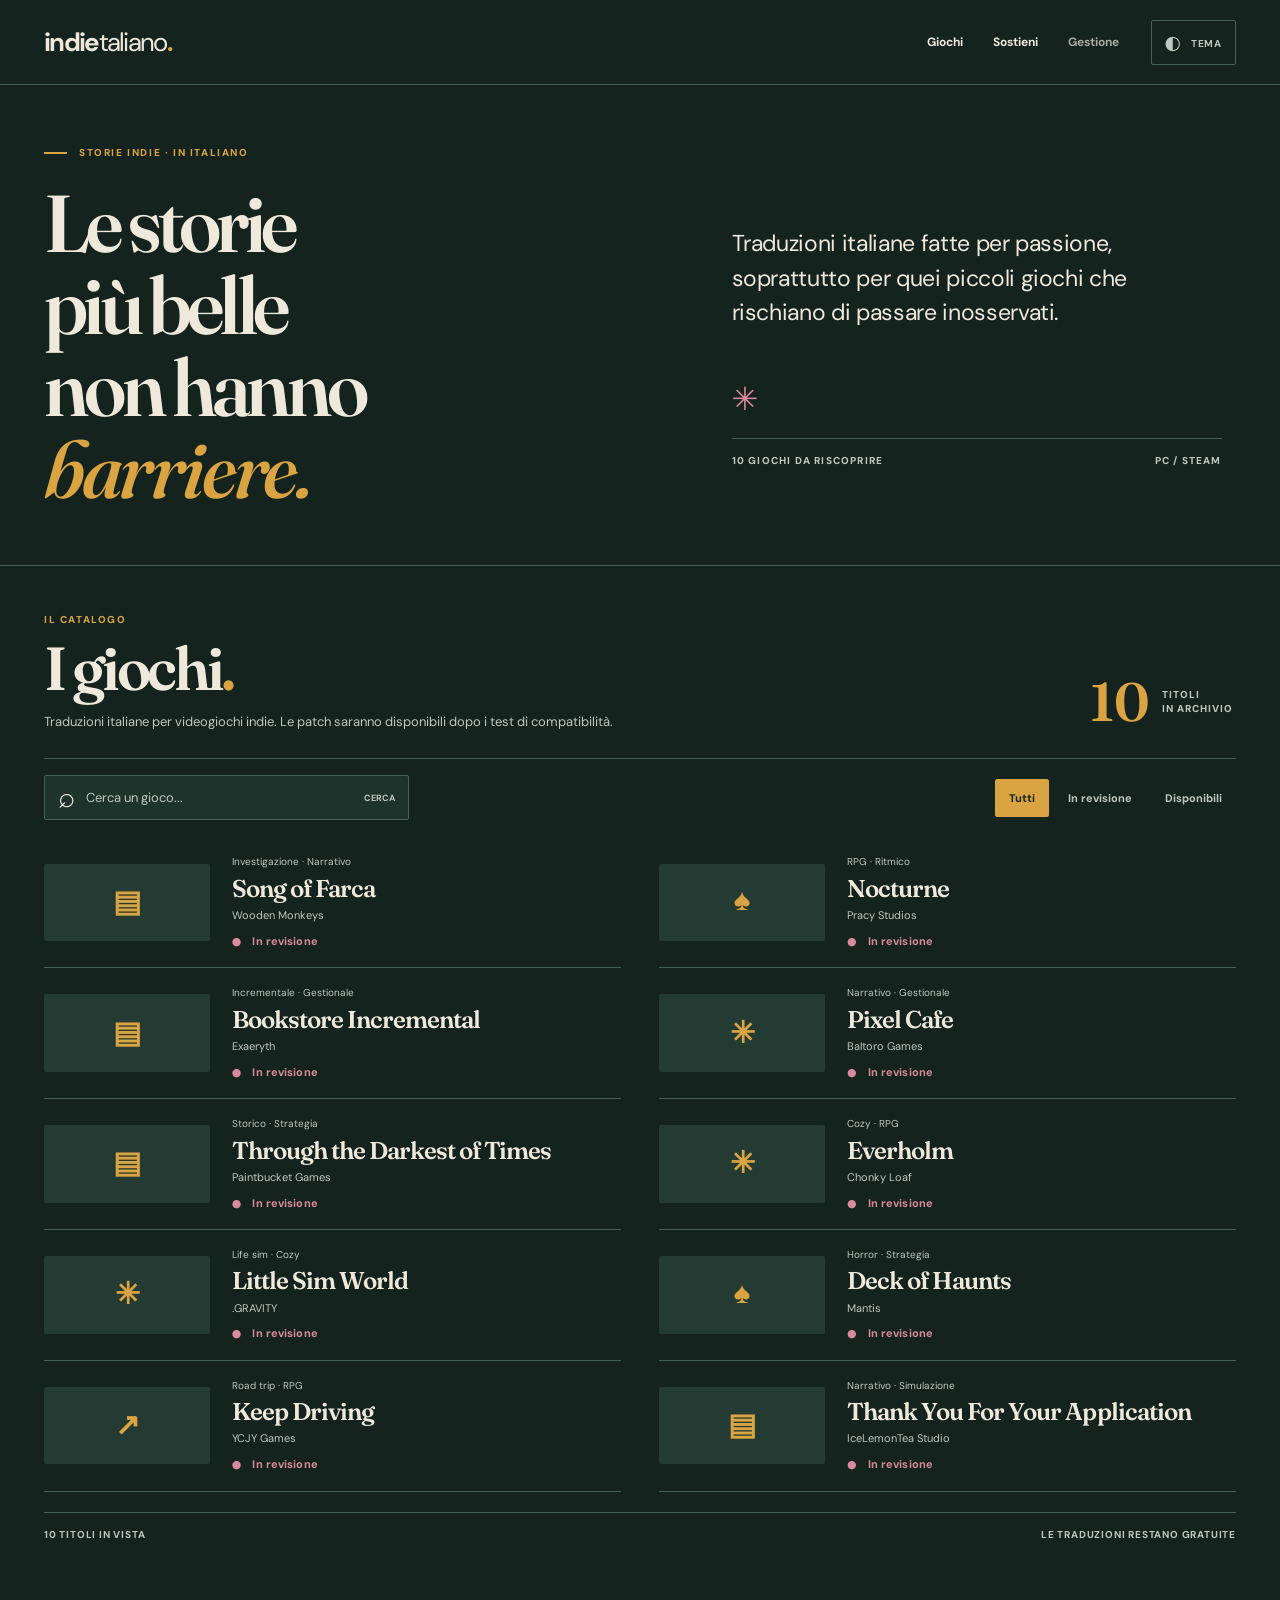
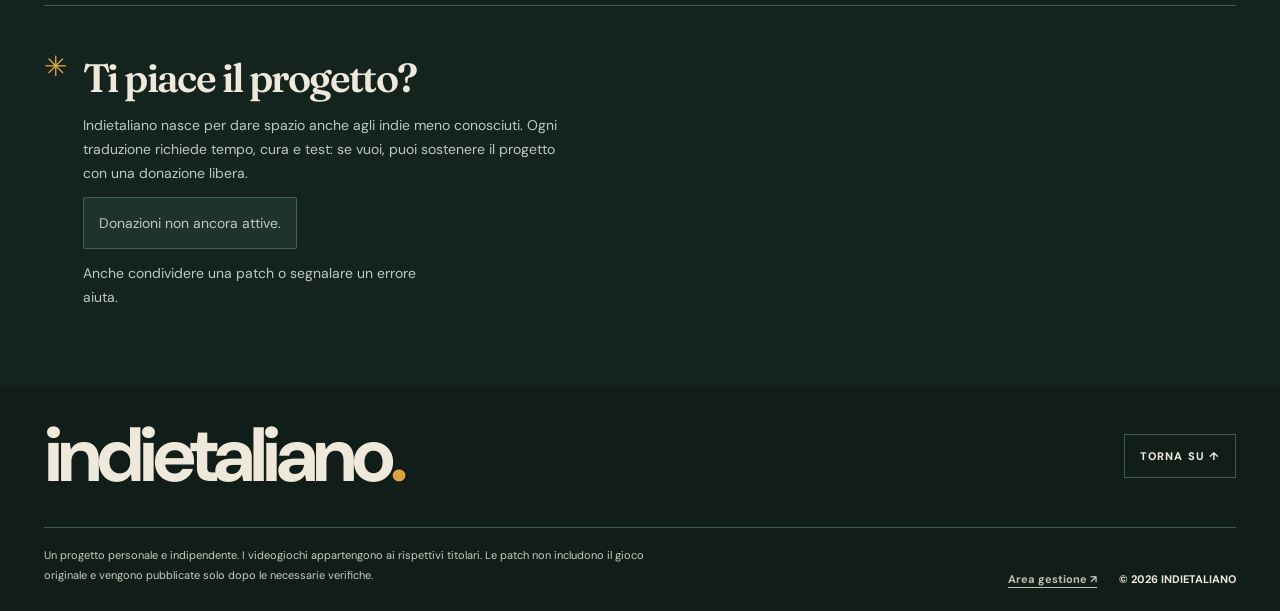
==== commit df0a1e84: "Update index.html" ====
--- a/index.html
+++ b/index.html
@@ -70,7 +70,7 @@
     </section>
 
     <section id="sostieni" class="support section-wrap" aria-labelledby="support-title">
-      <div class="support-intro"><span class="support-symbol" aria-hidden="true">✳</span><div><h2 id="support-title">Ti piace il progetto?</h2><p>Indietaliano nasce per dare spazio anche agli indie meno conosciuti. Ogni traduzione richiede tempo, cura e test: se vuoi, puoi sostenere il progetto con una donazione libera.</p><strong>Le traduzioni restano gratuite per tutti.</strong></div></div>
+      <div class="support-intro"><span class="support-symbol" aria-hidden="true">✳</span><div><h2 id="support-title">Ti piace il progetto?</h2><p>Indietaliano nasce per dare spazio anche agli indie meno conosciuti. Ogni traduzione richiede tempo, cura e test: se vuoi, puoi sostenere il progetto con una donazione libera.</p>
       <div class="support-action">
         <a id="donation-link" class="donation-cta" href="#sostieni" target="_blank" rel="noopener noreferrer" hidden>Lascia un contributo <span aria-hidden="true">↗</span></a>
         <p id="donation-pending" class="support-pending">Donazioni non ancora attive.</p>
--- a/verde-bottiglia.css
+++ b/verde-bottiglia.css
@@ -434,3 +434,300 @@
     column-gap: 10px;
   }
 }
+
+
+/* INDIETALIANO 4.3 - Scheda in breve sotto il testo, non in sidebar.
+   Non alterare il contenuto e i colori del riquadro gia approvato. */
+.dossier-body.dossier-body-stacked {
+  display: block;
+  width: 100%;
+  max-width: 890px;
+  margin: 0 0 56px;
+}
+.dossier-body-stacked .dossier-overview {
+  width: min(100%, 760px);
+  border-top: 1px solid var(--line);
+  padding: 29px 0 0;
+}
+.dossier-body-stacked .dossier-overview h2 {
+  font-size: clamp(33px, 3.8vw, 49px);
+  line-height: 1.14;
+  letter-spacing: -.04em;
+  margin: 15px 0 13px;
+}
+.dossier-body-stacked .dossier-overview p {
+  max-width: 720px;
+  margin: 0;
+  font-size: 15px;
+  line-height: 1.72;
+}
+.dossier-body-stacked .dossier-factbox {
+  position: static;
+  box-sizing: border-box;
+  width: min(100%, 760px);
+  margin: 27px 0 0;
+  padding: clamp(20px, 3vw, 30px);
+}
+.dossier-body-stacked .dossier-factbox dl { margin-bottom: 0; }
+.dossier-body-stacked .dossier-extra {
+  max-width: 760px;
+  padding: 27px 0 0;
+  margin-top: 36px;
+}
+.dossier-body-stacked .dossier-extra h2 {font-size:clamp(32px,4vw,45px)}
+@media (max-width: 820px) {
+  .dossier-body.dossier-body-stacked { display:block; max-width:100%; margin-bottom:48px; }
+  .dossier-body-stacked .dossier-factbox { width:100%; margin-top:23px; }
+}
+@media (max-width:560px) {
+  .dossier-body-stacked .dossier-overview {padding-top:23px}
+  .dossier-body-stacked .dossier-overview h2 {font-size:35px}
+  .dossier-body-stacked .dossier-overview p {font-size:14px;line-height:1.7}
+  .dossier-body-stacked .dossier-factbox {padding:19px}
+  .dossier-body-stacked .fact-row {gap:12px}
+}
+
+/* INDIETALIANO 4.4 - Scheda tecnica compatta: tre coppie di dati.
+   Ordine: Autore/Genere, Piattaforma/Versione gioco,
+   Versione patch/Stato. Aggiornamento resta come nota finale.
+   Area download e pulsante Steam restano invariati. */
+.dossier-body-stacked .dossier-factbox {
+  padding: clamp(18px, 2.6vw, 25px);
+}
+.dossier-body-stacked .dossier-factbox h2 {
+  margin: 0 0 15px;
+}
+.dossier-body-stacked .dossier-factbox dl {
+  display: grid;
+  grid-template-columns: repeat(2, minmax(0, 1fr));
+  column-gap: 24px;
+  margin: 0;
+}
+.dossier-body-stacked .dossier-factbox .fact-row {
+  display: flex;
+  align-items: baseline;
+  justify-content: space-between;
+  gap: 8px;
+  min-width: 0;
+  padding: 13px 0;
+  font-size: 12px;
+  line-height: 1.5;
+}
+.dossier-body-stacked .dossier-factbox .fact-row dt { flex: 1 1 auto; min-width: 0; }
+.dossier-body-stacked .dossier-factbox .fact-row dd {
+  flex: 0 1 auto;
+  max-width: 57%;
+  text-align: right;
+  overflow-wrap: anywhere;
+}
+.dossier-body-stacked .dossier-factbox .fact-row:last-child {
+  grid-column: 1 / -1;
+  padding: 11px 0 4px;
+}
+.dossier-body-stacked .dossier-download {
+  margin-top: 17px;
+  padding-top: 19px;
+}
+@media (max-width: 620px) {
+  .dossier-body-stacked .dossier-factbox dl {column-gap: 14px;}
+  .dossier-body-stacked .dossier-factbox .fact-row:not(:last-child) {
+    flex-direction: column;
+    align-items: flex-start;
+    justify-content: start;
+    gap: 4px;
+    padding: 11px 0;
+  }
+  .dossier-body-stacked .dossier-factbox .fact-row dd {
+    max-width: 100%;
+    text-align: left;
+    font-size: 12px;
+  }
+  .dossier-body-stacked .dossier-factbox .fact-row:last-child dd {text-align: right;}
+}
+
+
+/* INDIETALIANO 4.5 - Il riquadro tecnico segue subito titolo e copertina.
+   Non sono modificati colori, contenuti o disposizione 4.4 delle coppie. */
+.dossier-body.dossier-body-stacked {
+  max-width: 960px;
+  margin-top: 0;
+}
+.dossier-body-stacked .dossier-factbox {
+  width: min(100%, 880px);
+  margin: 22px 0 0;
+}
+.dossier-body-stacked > .dossier-note {
+  width: min(100%, 880px);
+  box-sizing: border-box;
+  margin: 18px 0 40px;
+}
+.dossier-body-stacked .dossier-overview {
+  padding-top: 25px;
+}
+@media (max-width: 620px) {
+  .dossier-body-stacked .dossier-factbox { width:100%; margin-top:18px; }
+  .dossier-body-stacked > .dossier-note { width:100%; margin:16px 0 32px; }
+  .dossier-body-stacked .dossier-overview { padding-top:22px; }
+}
+
+
+/* ============================================================
+   Indietaliano 4.6 | Editorial Game Page - schede individuali
+   Pattern approvato: titolo, copertina larga, dati integrati,
+   stato patch e collegamento Steam. Scope: .ig-game-view.
+   Non altera homepage, archivio o admin/Sveltia CMS.
+   ============================================================ */
+.ig-game-view .masthead {
+  min-height:76px;height:76px;
+  padding-inline:max(26px,calc((100vw - 1190px)/2));
+  border-bottom:1px solid var(--line);
+}
+.ig-game-view .ig-container {width:min(1110px,calc(100% - 52px));margin-inline:auto;min-width:0;}
+.ig-game-view .ig-crumb {
+  display:flex;justify-content:space-between;align-items:center;gap:16px;
+  padding:28px 0 17px;border-bottom:1px solid var(--line);
+  color:var(--muted);font-weight:600;font-size:11px;
+}
+.ig-game-view .ig-back {color:var(--ink);font-size:13px;display:inline-flex;gap:9px;align-items:center}
+.ig-game-view .ig-back:hover {color:var(--accent)}
+.ig-game-view .ig-number {font-size:10px;letter-spacing:.16em;color:var(--muted);text-align:right}
+.ig-game-view .ig-opening {padding:55px 0 28px;}
+.ig-game-view .ig-eyebrow {display:flex;gap:12px;align-items:center;color:var(--accent);font-weight:800;font-size:11px;letter-spacing:.18em;text-transform:uppercase}
+.ig-game-view .ig-eyebrow::before {content:"";display:block;width:23px;height:2px;background:currentColor}
+.ig-game-view .ig-headline {display:flex;justify-content:space-between;align-items:end;gap:30px;margin:17px 0 14px;min-width:0;}
+.ig-game-view .ig-headline h1 {
+  margin:0;font-family:var(--display-font);font-weight:550;
+  letter-spacing:-.055em;font-size:clamp(57px,7.4vw,112px);line-height:1.02;
+  overflow-wrap:break-word;min-width:0;max-width:850px;
+}
+.ig-game-view .ig-headline h1 span {color:var(--accent)}
+.ig-game-view .ig-status {flex:none;display:inline-flex;align-items:center;gap:8px;
+  border:1px solid #8A646D;border-radius:999px;background:#3A2A35;color:#F2AFBE;
+  font-size:11px;font-weight:800;letter-spacing:.02em;padding:11px 16px;margin-bottom:13px;white-space:nowrap}
+.ig-game-view .ig-status i {display:inline-block;width:7px;height:7px;background:currentColor;border-radius:50%}
+.ig-game-view .ig-status-disponibile {color:#A9E0B9;background:#214737;border-color:#547F66}
+.ig-game-view .ig-status-in-lavorazione,.ig-game-view .ig-status-in-test {color:#F2C778;background:#403623;border-color:#8E713D}
+.ig-game-view .ig-lead {font-size:19px;line-height:1.65;max-width:720px;color:var(--muted);margin:20px 0 0;}
+.ig-game-view .ig-art-block {
+  position:relative;isolation:isolate;background:#23392F;overflow:hidden;
+  min-height:350px;display:grid;place-items:center;
+  border-top:1px solid #3E6554;border-bottom:1px solid #3E6554;
+}
+.ig-game-view .ig-art-block::before,.ig-game-view .ig-art-block::after {content:"";position:absolute;z-index:-1;pointer-events:none;border:1px solid rgba(217,164,65,.1)}
+.ig-game-view .ig-art-block::before {width:680px;height:680px;border-radius:50%;left:-250px;top:-350px}
+.ig-game-view .ig-art-block::after {width:800px;height:500px;transform:rotate(-18deg);right:-460px;bottom:-330px}
+.ig-game-view .ig-art-top,.ig-game-view .ig-art-corner {position:absolute;z-index:2;font-size:10px;font-weight:800;letter-spacing:.19em;color:#B7C7B7}
+.ig-game-view .ig-art-top {top:20px;left:25px}
+.ig-game-view .ig-art-corner {bottom:21px;right:25px}
+.ig-game-view .ig-art-pattern {position:absolute;inset:0;pointer-events:none;opacity:.15;background:repeating-linear-gradient(150deg,transparent 0 130px,#D9A441 131px, transparent 133px,transparent 265px)}
+.ig-game-view .ig-art-fallback {position:absolute;color:var(--accent);opacity:.25;font-size:140px;line-height:1}
+.ig-game-view .ig-art-cover {
+  display:block;position:relative;z-index:1;width:min(590px,71%);height:auto;max-height:315px;
+  object-fit:contain;object-position:center;border:0;padding:0;background:transparent;
+  box-shadow:0 24px 55px rgba(0,0,0,.32);
+}
+.ig-game-view .ig-section-top {display:flex;justify-content:space-between;align-items:baseline;gap:16px;margin-bottom:20px}
+.ig-game-view .ig-section-index {font-size:10px;font-weight:800;letter-spacing:.15em;color:var(--accent)}
+.ig-game-view .ig-section-small {font-size:10px;font-weight:700;letter-spacing:.13em;color:var(--muted)}
+.ig-game-view .ig-facts {padding:44px 0 43px;border-bottom:1px solid var(--line)}
+.ig-game-view .ig-facts h2 {font-family:var(--display-font);font-size:34px;font-weight:600;letter-spacing:-.035em;line-height:1.15;margin:0 0 25px}
+.ig-game-view .ig-facts-grid {margin:0;display:grid;grid-template-columns:repeat(2,minmax(0,1fr));column-gap:45px;border-top:1px solid var(--line)}
+.ig-game-view .ig-data {display:flex;justify-content:space-between;align-items:baseline;gap:15px;padding:15px 0 16px;border-bottom:1px solid var(--line);min-width:0}
+.ig-game-view .ig-data dt {font-size:13px;color:var(--muted);font-weight:500}
+.ig-game-view .ig-data dd {font-size:14px;font-weight:700;color:var(--ink);margin:0;text-align:right;overflow-wrap:anywhere}
+.ig-game-view .ig-data .ig-status-value {color:var(--pink)}
+.ig-game-view .ig-facts-note {display:flex;justify-content:space-between;gap:16px;margin-top:18px;font-size:12px;line-height:1.5;color:var(--muted)}
+.ig-game-view .ig-translation {padding:54px 0 62px}
+.ig-game-view .ig-translation .ig-section-top {margin-bottom:17px}
+.ig-game-view .ig-translation h2,.ig-game-view .ig-extra h2 {font-family:var(--display-font);font-size:clamp(38px,4vw,54px);line-height:1.12;font-weight:550;letter-spacing:-.04em;margin:0 0 18px}
+.ig-game-view .ig-translation > p {color:var(--muted);font-size:16px;line-height:1.75;max-width:780px;margin:0 0 28px}
+.ig-game-view .ig-release {display:flex;align-items:center;gap:22px;padding:22px 24px;border-left:3px solid var(--pink);background:var(--panel);min-width:0}
+.ig-game-view .ig-release-icon {height:38px;width:38px;flex:none;display:grid;place-items:center;border:1px solid #765B64;border-radius:50%;color:var(--pink);font-size:20px}
+.ig-game-view .ig-release-content {min-width:0;flex:1}
+.ig-game-view .ig-release-label {display:block;margin-bottom:7px;font-size:10px;font-weight:800;letter-spacing:.14em;color:var(--pink)}
+.ig-game-view .ig-release-content strong {display:block;margin-bottom:4px;font-size:17px;font-weight:700;line-height:1.35}
+.ig-game-view .ig-release-content small {display:block;font-size:12px;line-height:1.6;color:var(--muted)}
+.ig-game-view .ig-release-actions {display:flex;gap:9px;flex-wrap:wrap;justify-content:end}
+.ig-game-view .ig-steam-link,.ig-game-view .ig-download-link {
+  display:inline-flex;justify-content:center;align-items:center;text-align:center;
+  min-height:48px;gap:10px;padding:13px 18px;border:1px solid var(--accent);
+  color:var(--accent);font-size:13px;font-weight:800;white-space:nowrap;flex:none;
+}
+.ig-game-view .ig-steam-link:hover {background:var(--accent);color:var(--paper)}
+.ig-game-view .ig-download-link {background:var(--accent);color:var(--accent-ink)}
+.ig-game-view .ig-download-link:hover {background:var(--ink);color:var(--paper);border-color:var(--ink)}
+.ig-game-view .ig-release-ready {border-left-color:#8ECB9F}
+.ig-game-view .ig-release-ready .ig-release-icon,.ig-game-view .ig-release-ready .ig-release-label {color:#A9E0B9;border-color:#5C8B6B}
+.ig-game-view .ig-extra {padding:38px 0 50px;border-top:1px solid var(--line)}
+.ig-game-view .ig-extra h2 {margin-top:15px;font-size:36px}
+.ig-game-view .ig-install-steps {padding-left:27px;color:var(--muted);line-height:1.8}
+.ig-game-view .ig-screens-grid {display:grid;grid-template-columns:repeat(2,minmax(0,1fr));gap:16px}
+.ig-game-view .ig-screens-grid img {display:block;width:100%;height:auto;object-fit:contain}
+.ig-game-view .ig-footer {border-top:1px solid var(--line);display:flex;align-items:start;justify-content:space-between;gap:22px;padding:24px 0 42px}
+.ig-game-view .ig-footer p {font-size:12px;line-height:1.7;color:var(--muted);max-width:560px;margin:0}
+.ig-game-view .ig-footer a {color:var(--accent);white-space:nowrap;font-size:13px;font-weight:700}
+:root.light .ig-game-view .ig-status {background:#F4E7EB;color:#8F4961;border-color:#BA8294}
+:root.light .ig-game-view .ig-status-disponibile {background:#E0EFE3;color:#21633C;border-color:#75A786}
+:root.light .ig-game-view .ig-status-in-lavorazione,:root.light .ig-game-view .ig-status-in-test {background:#F6EDD4;color:#775419;border-color:#C6A565}
+:root.light .ig-game-view .ig-art-block {background:#D8E4D8}
+:root.light .ig-game-view .ig-art-top,:root.light .ig-game-view .ig-art-corner {color:#496454}
+:root.light .ig-game-view .ig-release-ready .ig-release-label,:root.light .ig-game-view .ig-release-ready .ig-release-icon {color:#21633C}
+@media(max-width:900px) {
+  .ig-game-view .ig-headline {align-items:start;flex-direction:column;gap:14px}
+  .ig-game-view .ig-headline h1 {font-size:clamp(54px,8.5vw,85px)}
+  .ig-game-view .ig-status {margin:0}
+  .ig-game-view .ig-release {flex-wrap:wrap}
+  .ig-game-view .ig-release-actions {justify-content:start;width:100%}
+}
+@media(max-width:750px) {
+  .ig-game-view .masthead {min-height:68px;height:68px;padding-inline:21px}
+  .ig-game-view .ig-container {width:calc(100% - 40px)}
+  .ig-game-view .ig-crumb {padding:22px 0 13px}
+  .ig-game-view .ig-opening {padding:39px 0 19px}
+  .ig-game-view .ig-headline {margin:19px 0 10px}
+  .ig-game-view .ig-headline h1 {font-size:clamp(51px,12vw,82px);letter-spacing:-.05em}
+  .ig-game-view .ig-lead {font-size:16px;margin-top:17px}
+  .ig-game-view .ig-art-block {min-height:275px}
+  .ig-game-view .ig-art-top {top:15px;left:16px;font-size:8px}
+  .ig-game-view .ig-art-corner {bottom:14px;right:16px;font-size:8px}
+  .ig-game-view .ig-art-cover {width:78%;max-width:460px;max-height:250px}
+  .ig-game-view .ig-facts {padding:34px 0}
+  .ig-game-view .ig-facts h2 {font-size:29px}
+  .ig-game-view .ig-facts-grid {column-gap:20px}
+  .ig-game-view .ig-data {display:block;padding:13px 0}
+  .ig-game-view .ig-data dt {font-size:11px;margin-bottom:7px}
+  .ig-game-view .ig-data dd {font-size:13px;text-align:left}
+  .ig-game-view .ig-translation {padding:39px 0 42px}
+  .ig-game-view .ig-translation h2 {font-size:40px}
+  .ig-game-view .ig-translation > p {font-size:14px}
+  .ig-game-view .ig-release {padding:19px;gap:15px}
+  .ig-game-view .ig-release-content {flex:1 1 calc(100% - 60px)}
+  .ig-game-view .ig-steam-link,.ig-game-view .ig-download-link {margin-top:4px;flex:1 1 100%;width:100%}
+  .ig-game-view .ig-footer {flex-direction:column}
+}
+@media(max-width:560px) {
+  .ig-game-view .masthead {height:auto;min-height:76px;gap:8px;padding:14px 18px}
+  .ig-game-view .mast-nav {width:auto;order:unset;gap:10px;margin-left:auto}
+  .ig-game-view .mast-nav a {font-size:11px}
+  .ig-game-view .mast-nav .nav-admin {display:none}
+  .ig-game-view .theme-button {padding:7px}
+  .ig-game-view .ig-container {width:calc(100% - 32px)}
+  .ig-game-view .ig-headline h1 {font-size:clamp(48px,12.3vw,69px)}
+  .ig-game-view .ig-number {font-size:9px;letter-spacing:0}
+  .ig-game-view .ig-art-block {min-height:230px}
+  .ig-game-view .ig-art-cover {width:80%;max-height:215px}
+  .ig-game-view .ig-section-small {font-size:9px}
+  .ig-game-view .ig-data dt {white-space:normal}
+  .ig-game-view .ig-data dd {overflow-wrap:break-word}
+  .ig-game-view .ig-facts-note {flex-wrap:wrap}
+  .ig-game-view .ig-release-content strong {font-size:15px}
+  .ig-game-view .ig-screens-grid {grid-template-columns:1fr}
+}
+@media(max-width:360px) {
+  .ig-game-view .ig-headline h1 {font-size:45px}
+  .ig-game-view .mast-nav {gap:7px}
+  .ig-game-view .mast-nav a {font-size:10px}
+  .ig-game-view .ig-number {display:none}
+  .ig-game-view .ig-facts-grid {column-gap:14px}
+  .ig-game-view .ig-section-small {display:none}
+}
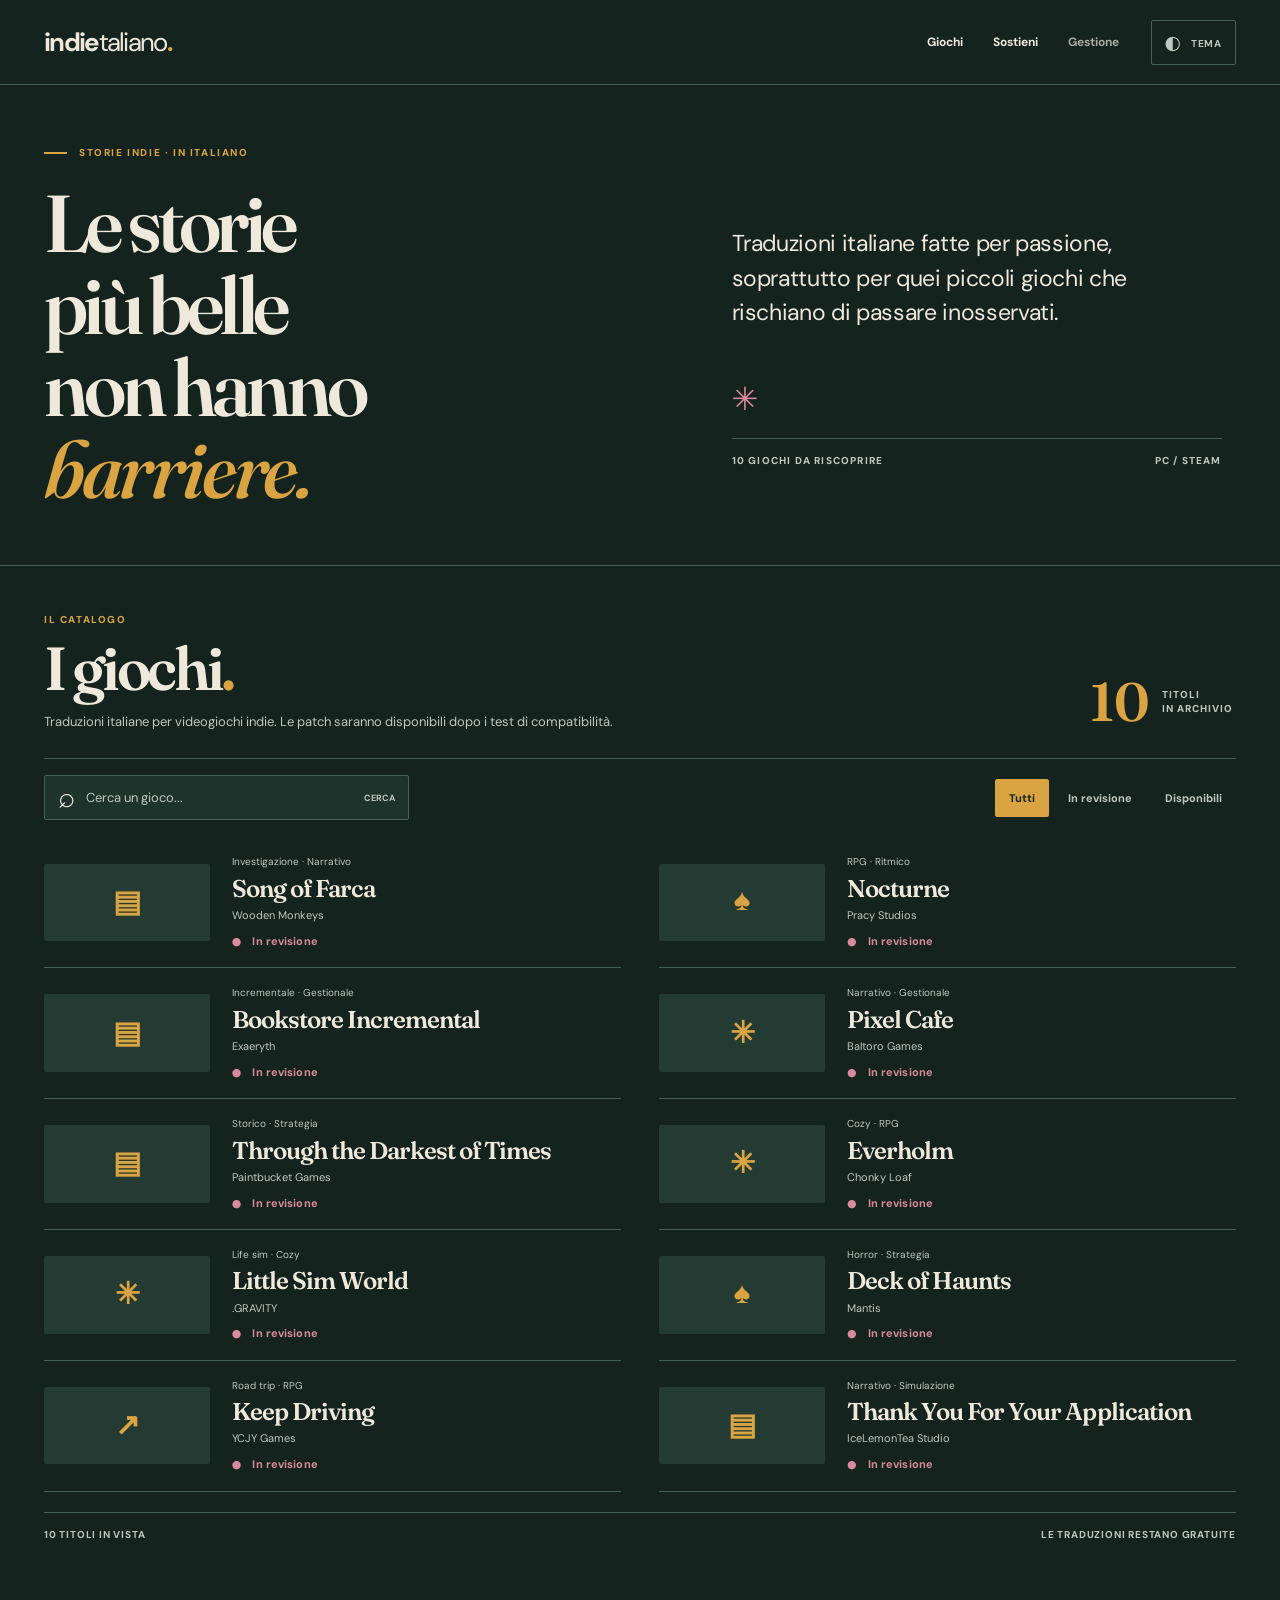
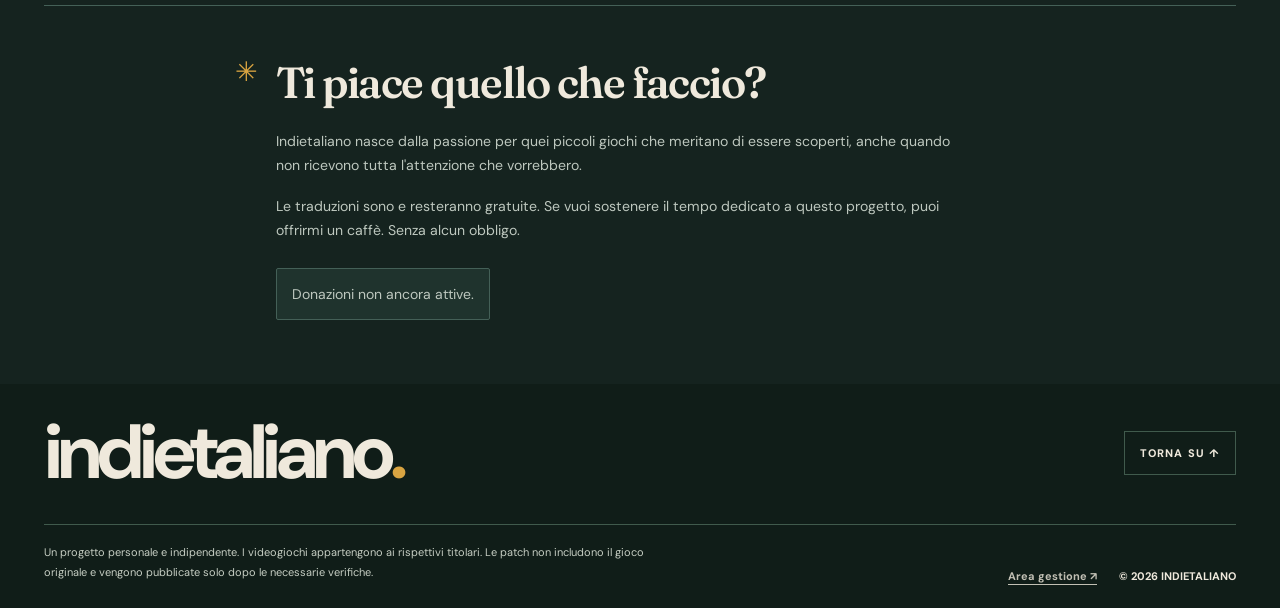
==== commit 959ae6e7: "Add files via upload" ====
--- a/index.html
+++ b/index.html
@@ -19,10 +19,10 @@
   <link rel="stylesheet" href="retro-editorial.css">
   <link rel="stylesheet" href="typography.css">
   <link rel="stylesheet" href="catalog-v3-7.css?v=380">
-  <link rel="stylesheet" href="verde-bottiglia.css?v=420">
+  <link rel="stylesheet" href="verde-bottiglia.css?v=490">
   <script defer src="games.js?v=380"></script>
   <script defer src="site-config.js?v=371"></script>
-  <script defer src="script.js?v=400"></script>
+  <script defer src="script.js?v=490"></script>
 </head>
 <body class="home-page">
   <a class="skip-link" href="#contenuto">Vai al contenuto</a>
@@ -70,11 +70,19 @@
     </section>
 
     <section id="sostieni" class="support section-wrap" aria-labelledby="support-title">
-      <div class="support-intro"><span class="support-symbol" aria-hidden="true">✳</span><div><h2 id="support-title">Ti piace il progetto?</h2><p>Indietaliano nasce per dare spazio anche agli indie meno conosciuti. Ogni traduzione richiede tempo, cura e test: se vuoi, puoi sostenere il progetto con una donazione libera.</p>
-      <div class="support-action">
-        <a id="donation-link" class="donation-cta" href="#sostieni" target="_blank" rel="noopener noreferrer" hidden>Lascia un contributo <span aria-hidden="true">↗</span></a>
-        <p id="donation-pending" class="support-pending">Donazioni non ancora attive.</p>
-        <p class="support-small">Anche condividere una patch o segnalare un errore aiuta.</p>
+      <div class="support-intro">
+        <span class="support-symbol" aria-hidden="true">✳</span>
+        <div class="support-content">
+          <h2 id="support-title">Ti piace quello che faccio?</h2>
+          <div class="support-description" id="support-description">
+            <p>Indietaliano nasce dalla passione per quei piccoli giochi che meritano di essere scoperti, anche quando non ricevono tutta l'attenzione che vorrebbero.</p>
+            <p>Le traduzioni sono e resteranno gratuite. Se vuoi sostenere il tempo dedicato a questo progetto, puoi offrirmi un caffè. Senza alcun obbligo.</p>
+          </div>
+          <div class="support-action">
+            <a id="donation-link" class="donation-cta" href="#sostieni" target="_blank" rel="noopener noreferrer" hidden>Offrimi un caffè su Ko-fi <span aria-hidden="true">↗</span></a>
+            <p id="donation-pending" class="support-pending">Donazioni non ancora attive.</p>
+          </div>
+        </div>
       </div>
     </section>
   </main>
--- a/verde-bottiglia.css
+++ b/verde-bottiglia.css
@@ -731,3 +731,75 @@
   .ig-game-view .ig-facts-grid {column-gap:14px}
   .ig-game-view .ig-section-small {display:none}
 }
+
+
+/* Indietaliano 4.9 | Donazioni editoriali, layout a colonna singola.
+   Mantiene Sveltia CMS come unica fonte dei testi e del link Ko-fi. */
+.home-page #sostieni.support {
+  display:block;
+  border-top:1px solid var(--line);
+  padding-top:clamp(34px,4vw,58px);
+  padding-bottom:clamp(48px,5vw,70px);
+}
+.home-page #sostieni .support-intro {
+  display:grid;
+  grid-template-columns:25px minmax(0,1fr);
+  gap:16px;
+  align-items:start;
+  width:100%;
+  max-width:810px;
+  margin:0 auto;
+}
+.home-page #sostieni .support-symbol {font-size:27px;line-height:1;color:var(--accent);margin-top:4px}
+.home-page #sostieni .support-content {width:100%;min-width:0;max-width:740px}
+.home-page #sostieni .support-content h2 {
+  font-family:var(--display-font);
+  font-size:clamp(31px,3.4vw,47px);
+  font-weight:600;
+  line-height:1.16;
+  letter-spacing:-.035em;
+  color:var(--ink);
+  margin:0 0 22px;
+}
+.home-page #sostieni .support-description {max-width:680px}
+.home-page #sostieni .support-description p {
+  color:var(--muted);
+  font-family:var(--ui-font);
+  font-size:clamp(14px,1.1vw,16px);
+  line-height:1.72;
+  margin:0 0 16px;
+  overflow-wrap:break-word;
+}
+.home-page #sostieni .support-description p:last-child {margin-bottom:0}
+.home-page #sostieni .support-action {
+  justify-self:initial;
+  margin:26px 0 0;
+  max-width:none;
+  min-width:0;
+  width:auto;
+}
+.home-page #sostieni .donation-cta {
+  display:inline-flex;
+  gap:20px;
+  align-items:center;
+  justify-content:space-between;
+  width:auto;
+  min-height:51px;
+  max-width:100%;
+  margin:0;
+  padding:15px 19px;
+  white-space:normal;
+  text-decoration:none;
+  font-size:13px;
+  line-height:1.3;
+}
+.home-page #sostieni .donation-cta span {font-size:21px;line-height:1}
+.home-page #sostieni .support-pending {margin:0;max-width:400px}
+@media(max-width:560px){
+  .home-page #sostieni.support {padding-top:35px;padding-bottom:49px}
+  .home-page #sostieni .support-intro {grid-template-columns:18px minmax(0,1fr);gap:11px}
+  .home-page #sostieni .support-symbol {font-size:22px;margin-top:4px}
+  .home-page #sostieni .support-content h2 {font-size:clamp(29px,7.5vw,37px);margin-bottom:16px}
+  .home-page #sostieni .support-description p {font-size:14px;line-height:1.65;margin-bottom:13px}
+  .home-page #sostieni .support-action {margin-top:21px}
+}
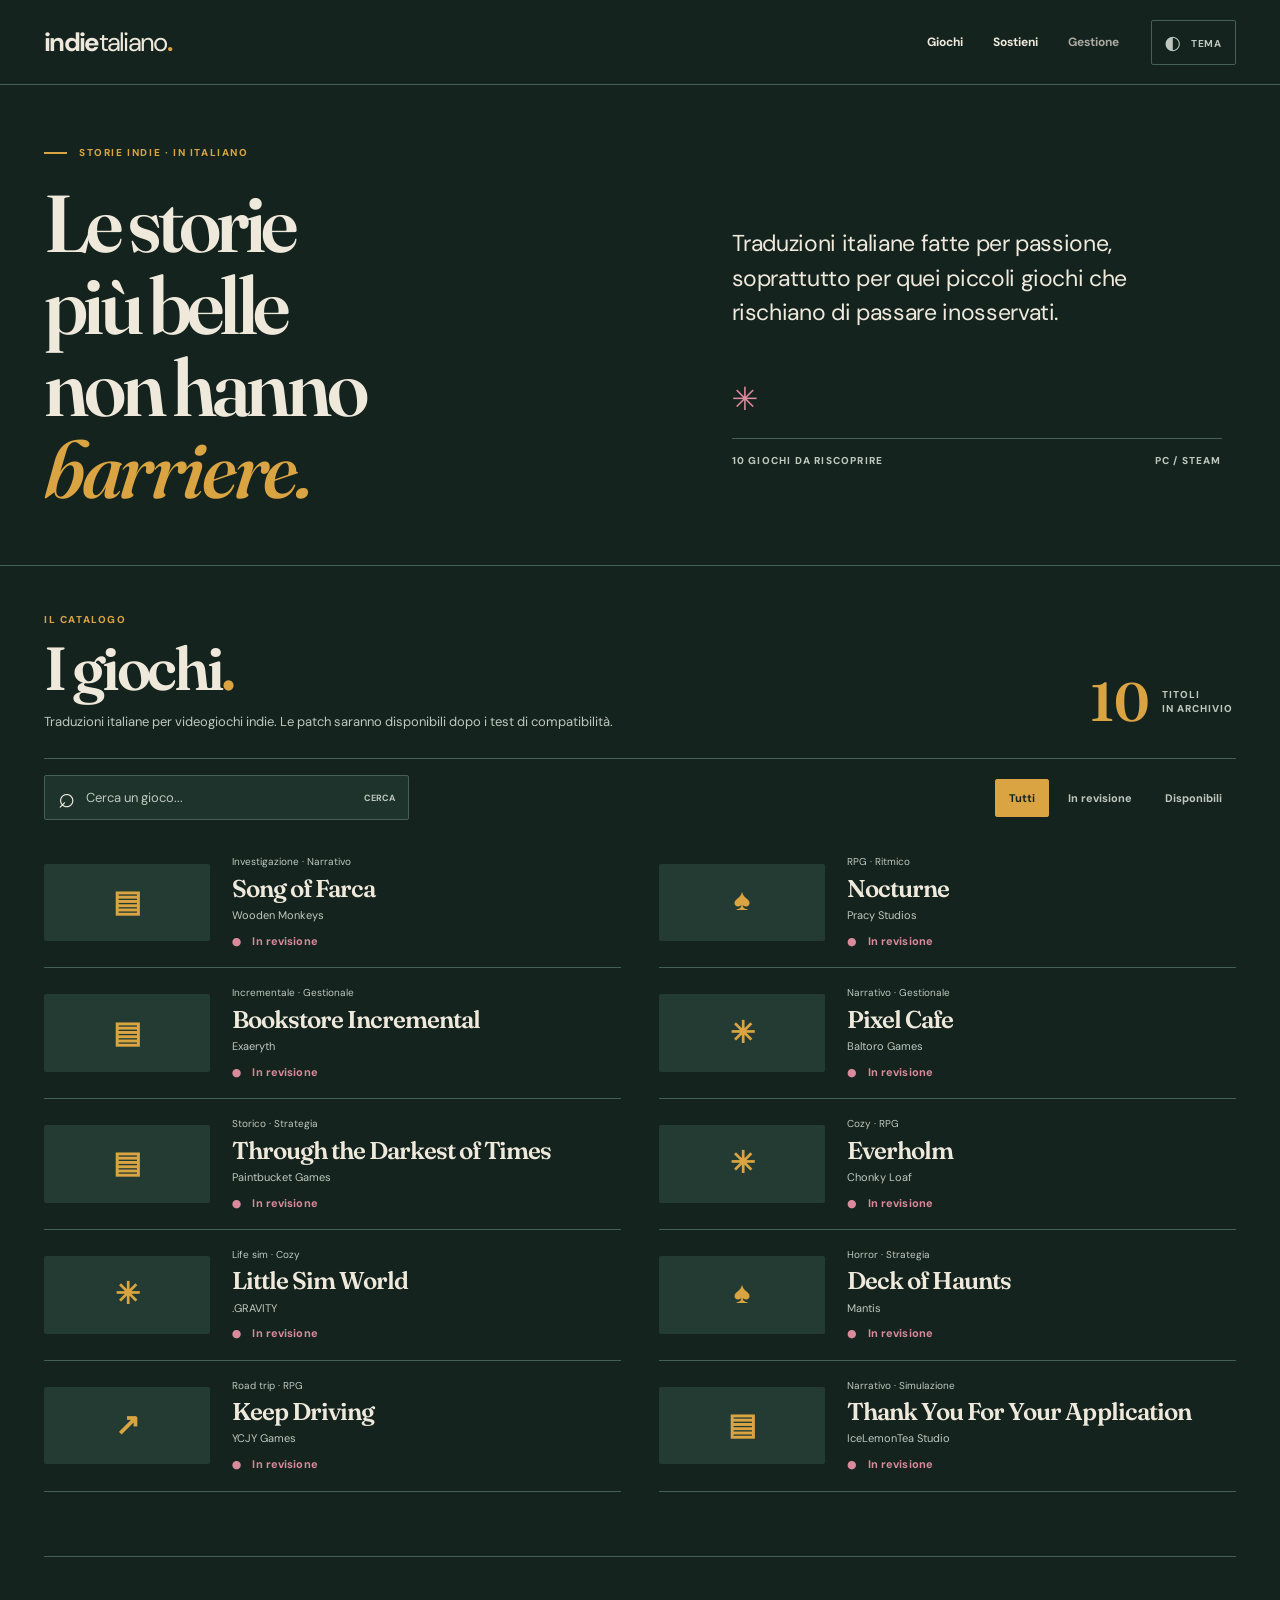
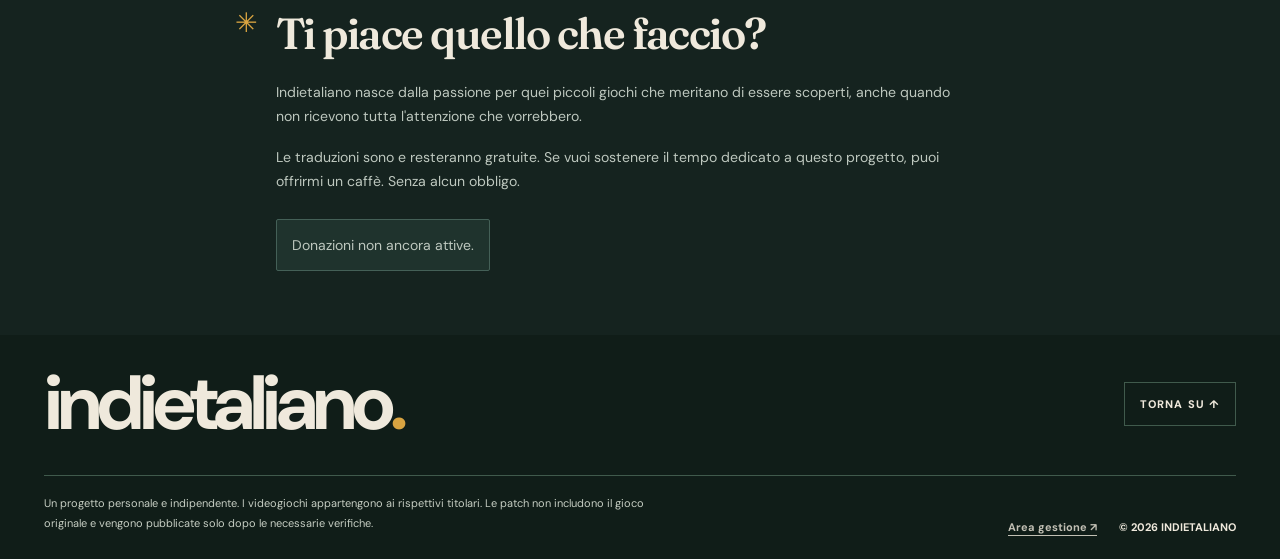
==== commit d8e023be: "Add files via upload" ====
--- a/index.html
+++ b/index.html
@@ -22,7 +22,7 @@
   <link rel="stylesheet" href="verde-bottiglia.css?v=490">
   <script defer src="games.js?v=380"></script>
   <script defer src="site-config.js?v=371"></script>
-  <script defer src="script.js?v=490"></script>
+  <script defer src="script.js?v=410"></script>
 </head>
 <body class="home-page">
   <a class="skip-link" href="#contenuto">Vai al contenuto</a>
@@ -65,7 +65,6 @@
         </div>
         <div class="archive-list" id="archive-list" aria-live="polite"></div>
         <div class="empty-message" id="empty-message" hidden><p>Nessun gioco trovato.</p><span>Prova un altro titolo o torna a “Tutti”.</span><button type="button" id="reset-search">Azzera la ricerca ↗</button></div>
-        <div class="archive-footer"><span id="archive-count" aria-live="polite">0 TITOLI IN VISTA</span><span>LE TRADUZIONI RESTANO GRATUITE</span></div>
       </div>
     </section>
 
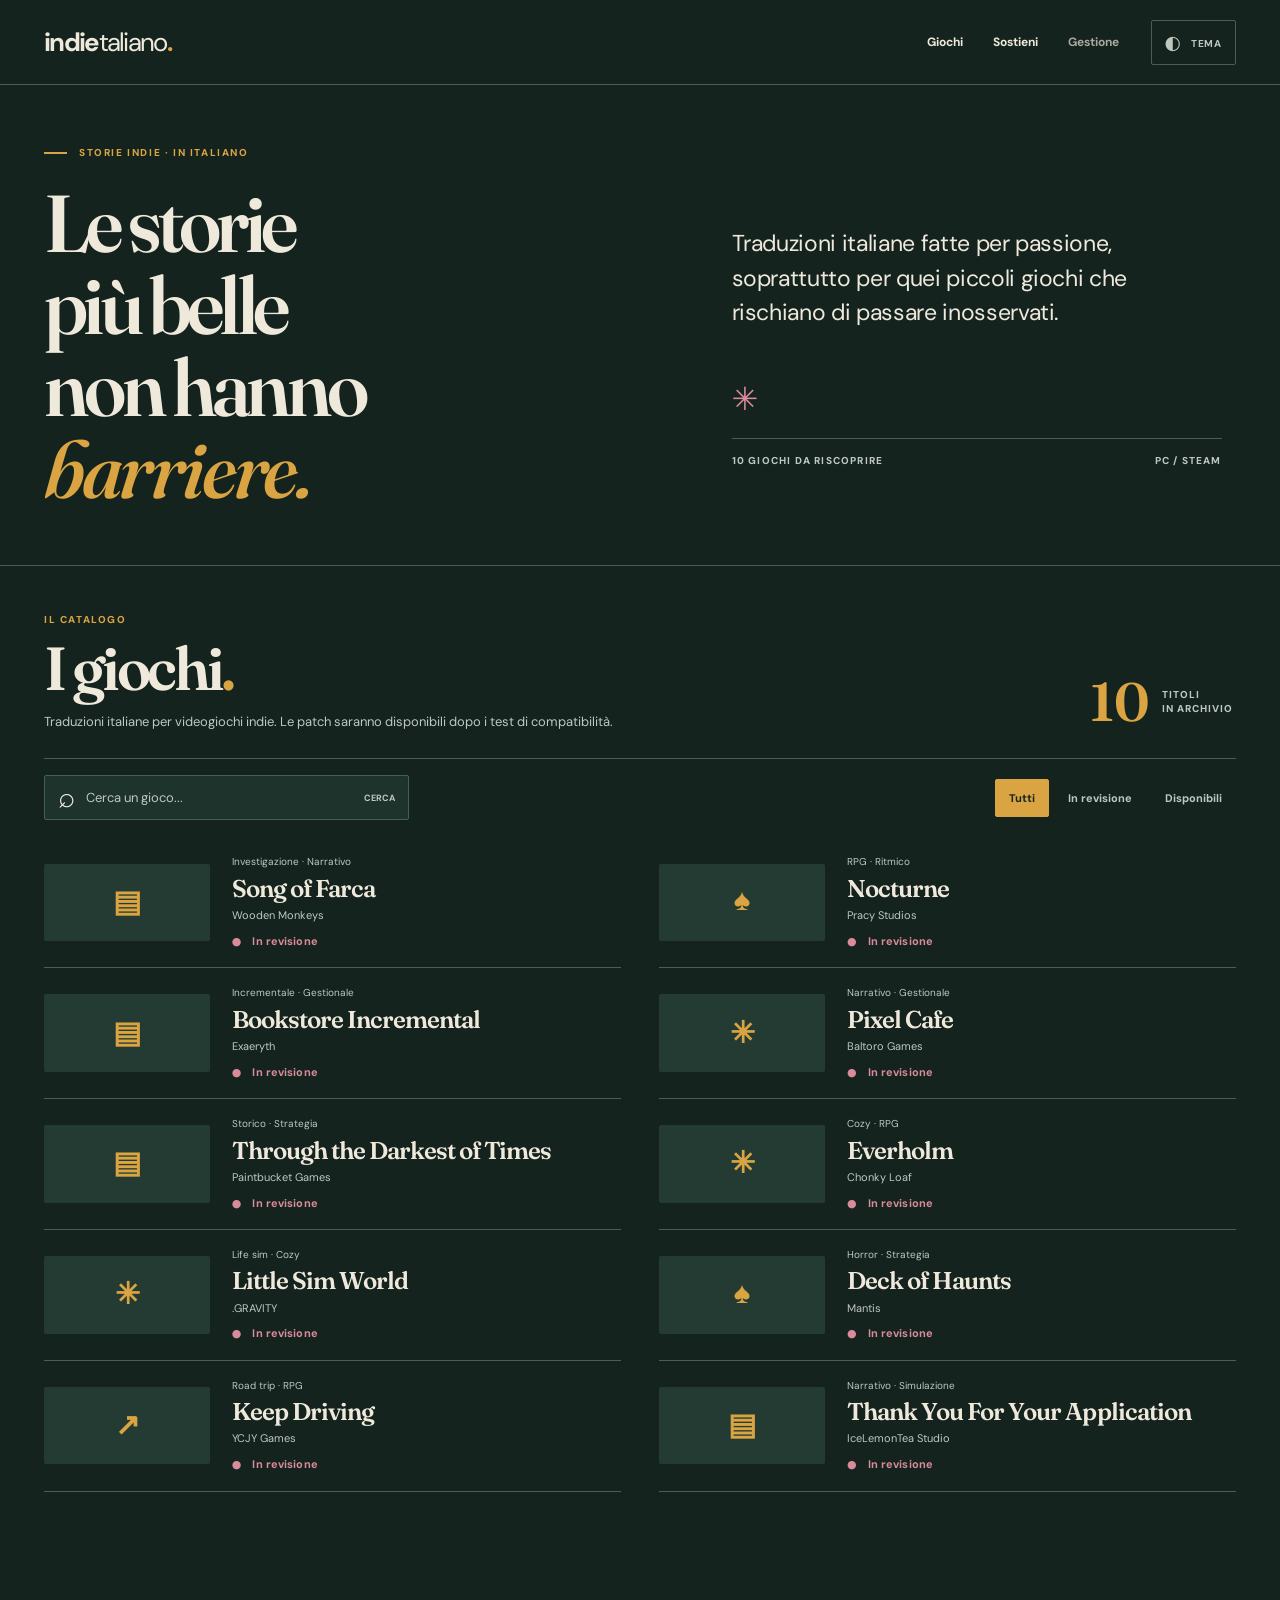
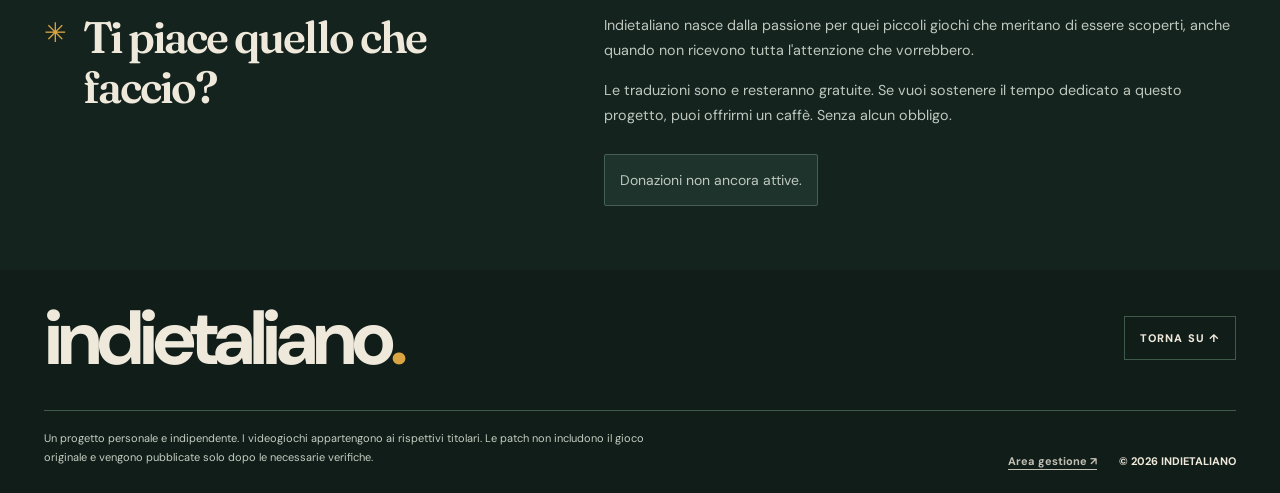
==== commit e468b423: "Add files via upload" ====
--- a/index.html
+++ b/index.html
@@ -9,6 +9,7 @@
   <meta property="og:type" content="website">
   <meta property="og:title" content="Indietaliano · Le storie più belle non hanno barriere">
   <meta property="og:description" content="Traduzioni italiane fatte per passione, soprattutto per quei piccoli giochi che rischiano di passare inosservati.">
+  <!-- Aggiornamento v4.11: catalogo senza riga finale e donazioni editoriali a due colonne. -->
   <title>Indietaliano · Traduzioni italiane per giochi indie</title>
   <link rel="icon" href="assets/favicon.svg" type="image/svg+xml">
   <link rel="preconnect" href="https://fonts.googleapis.com">
@@ -19,10 +20,10 @@
   <link rel="stylesheet" href="retro-editorial.css">
   <link rel="stylesheet" href="typography.css">
   <link rel="stylesheet" href="catalog-v3-7.css?v=380">
-  <link rel="stylesheet" href="verde-bottiglia.css?v=490">
+  <link rel="stylesheet" href="verde-bottiglia.css?v=411">
   <script defer src="games.js?v=380"></script>
   <script defer src="site-config.js?v=371"></script>
-  <script defer src="script.js?v=410"></script>
+  <script defer src="script.js?v=411"></script>
 </head>
 <body class="home-page">
   <a class="skip-link" href="#contenuto">Vai al contenuto</a>
@@ -70,9 +71,11 @@
 
     <section id="sostieni" class="support section-wrap" aria-labelledby="support-title">
       <div class="support-intro">
-        <span class="support-symbol" aria-hidden="true">✳</span>
+        <div class="support-heading">
+          <span class="support-symbol" aria-hidden="true">✳</span>
+          <h2 id="support-title">Ti piace quello che faccio?</h2>
+        </div>
         <div class="support-content">
-          <h2 id="support-title">Ti piace quello che faccio?</h2>
           <div class="support-description" id="support-description">
             <p>Indietaliano nasce dalla passione per quei piccoli giochi che meritano di essere scoperti, anche quando non ricevono tutta l'attenzione che vorrebbero.</p>
             <p>Le traduzioni sono e resteranno gratuite. Se vuoi sostenere il tempo dedicato a questo progetto, puoi offrirmi un caffè. Senza alcun obbligo.</p>
--- a/verde-bottiglia.css
+++ b/verde-bottiglia.css
@@ -733,59 +733,82 @@
 }
 
 
-/* Indietaliano 4.9 | Donazioni editoriali, layout a colonna singola.
-   Mantiene Sveltia CMS come unica fonte dei testi e del link Ko-fi. */
+
+/* Indietaliano 4.11 | Catalogo pulito e donazioni editoriali asimmetriche.
+   Il blocco obsoleto viene nascosto anche se un HTML precedente fosse ancora in cache. */
+.home-page .archive-footer {display:none !important}
 .home-page #sostieni.support {
   display:block;
-  border-top:1px solid var(--line);
-  padding-top:clamp(34px,4vw,58px);
-  padding-bottom:clamp(48px,5vw,70px);
+  border-top:0;
+  padding-top:clamp(35px,4.5vw,63px);
+  padding-bottom:clamp(48px,5vw,78px);
 }
 .home-page #sostieni .support-intro {
   display:grid;
-  grid-template-columns:25px minmax(0,1fr);
-  gap:16px;
+  grid-template-columns:minmax(0,.86fr) minmax(0,1.14fr);
+  gap:clamp(36px,6.5vw,100px);
   align-items:start;
   width:100%;
-  max-width:810px;
-  margin:0 auto;
-}
-.home-page #sostieni .support-symbol {font-size:27px;line-height:1;color:var(--accent);margin-top:4px}
-.home-page #sostieni .support-content {width:100%;min-width:0;max-width:740px}
-.home-page #sostieni .support-content h2 {
+  max-width:none;
+  margin:0;
+}
+.home-page #sostieni .support-heading {
+  display:flex;
+  align-items:flex-start;
+  gap:16px;
+  min-width:0;
+}
+.home-page #sostieni .support-symbol {
+  flex:0 0 auto;
+  font-size:27px;
+  line-height:1;
+  color:var(--accent);
+  margin-top:9px;
+}
+.home-page #sostieni .support-heading h2 {
+  max-width:13ch;
+  margin:0;
   font-family:var(--display-font);
-  font-size:clamp(31px,3.4vw,47px);
+  font-size:clamp(35px,3.45vw,49px);
   font-weight:600;
-  line-height:1.16;
-  letter-spacing:-.035em;
+  line-height:1.13;
+  letter-spacing:-.045em;
   color:var(--ink);
-  margin:0 0 22px;
-}
-.home-page #sostieni .support-description {max-width:680px}
+  text-align:left;
+}
+.home-page #sostieni .support-content {
+  width:100%;
+  min-width:0;
+  max-width:none;
+  text-align:left;
+}
+.home-page #sostieni .support-description {max-width:650px}
 .home-page #sostieni .support-description p {
   color:var(--muted);
   font-family:var(--ui-font);
-  font-size:clamp(14px,1.1vw,16px);
+  font-size:clamp(14px,1.12vw,16px);
   line-height:1.72;
   margin:0 0 16px;
   overflow-wrap:break-word;
+  text-align:left;
 }
 .home-page #sostieni .support-description p:last-child {margin-bottom:0}
 .home-page #sostieni .support-action {
-  justify-self:initial;
+  justify-self:start;
+  width:auto;
+  min-width:0;
+  max-width:100%;
   margin:26px 0 0;
-  max-width:none;
-  min-width:0;
-  width:auto;
+  text-align:left;
 }
 .home-page #sostieni .donation-cta {
   display:inline-flex;
-  gap:20px;
   align-items:center;
   justify-content:space-between;
+  gap:22px;
   width:auto;
-  min-height:51px;
   max-width:100%;
+  min-height:50px;
   margin:0;
   padding:15px 19px;
   white-space:normal;
@@ -794,12 +817,17 @@
   line-height:1.3;
 }
 .home-page #sostieni .donation-cta span {font-size:21px;line-height:1}
-.home-page #sostieni .support-pending {margin:0;max-width:400px}
-@media(max-width:560px){
-  .home-page #sostieni.support {padding-top:35px;padding-bottom:49px}
-  .home-page #sostieni .support-intro {grid-template-columns:18px minmax(0,1fr);gap:11px}
-  .home-page #sostieni .support-symbol {font-size:22px;margin-top:4px}
-  .home-page #sostieni .support-content h2 {font-size:clamp(29px,7.5vw,37px);margin-bottom:16px}
+.home-page #sostieni .support-pending {margin:0;max-width:390px}
+@media(max-width:820px) {
+  .home-page #sostieni.support {padding-top:34px;padding-bottom:49px}
+  .home-page #sostieni .support-intro {grid-template-columns:minmax(0,1fr);gap:19px}
+  .home-page #sostieni .support-heading h2 {max-width:none;font-size:clamp(31px,5.8vw,44px)}
+  .home-page #sostieni .support-heading {gap:11px}
+  .home-page #sostieni .support-symbol {font-size:22px;margin-top:6px}
+  .home-page #sostieni .support-action {margin:22px 0 0}
+}
+@media(max-width:560px) {
+  .home-page #sostieni .support-heading h2 {font-size:clamp(28px,7.4vw,37px)}
   .home-page #sostieni .support-description p {font-size:14px;line-height:1.65;margin-bottom:13px}
-  .home-page #sostieni .support-action {margin-top:21px}
-}
+  .home-page #sostieni .support-action {margin-top:19px}
+}
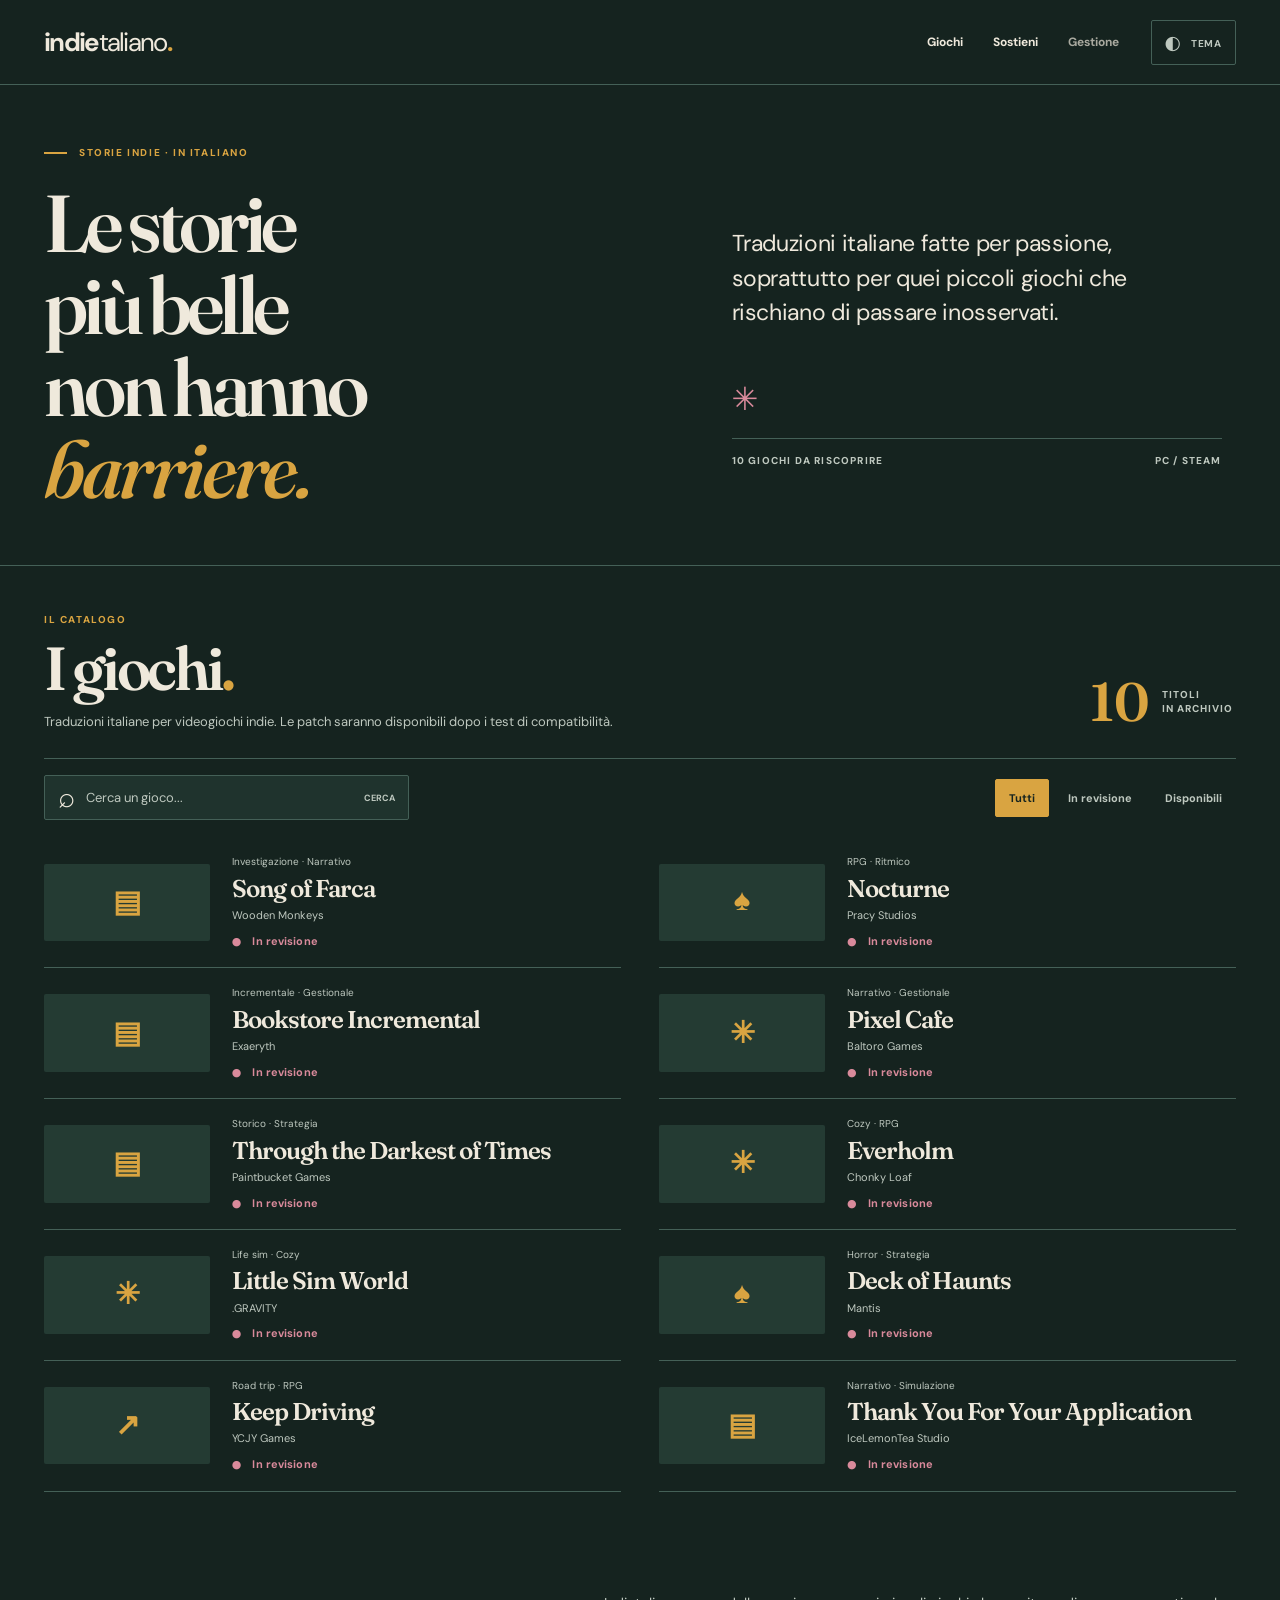
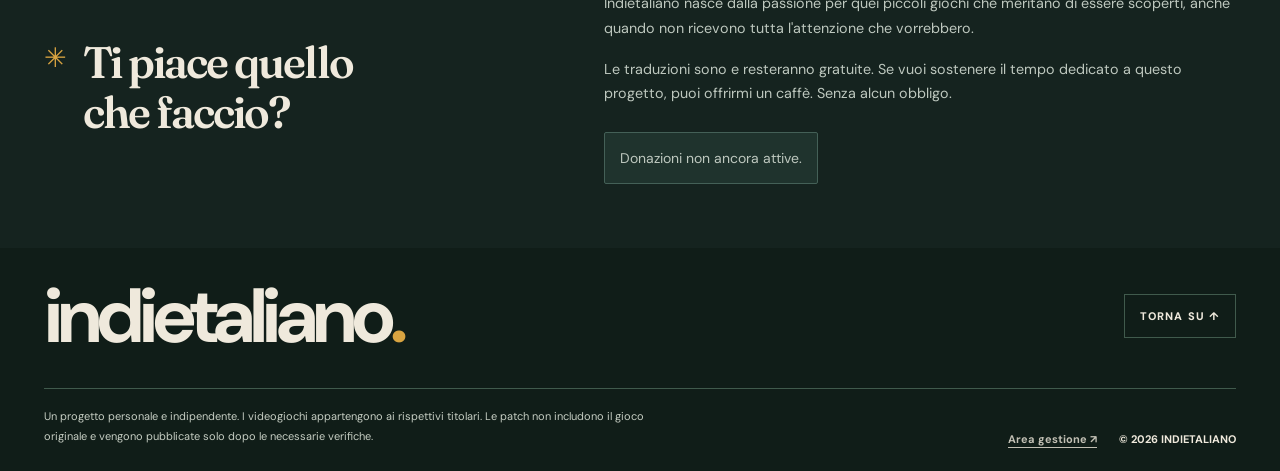
==== commit cb13852d: "Add files via upload" ====
--- a/index.html
+++ b/index.html
@@ -20,7 +20,7 @@
   <link rel="stylesheet" href="retro-editorial.css">
   <link rel="stylesheet" href="typography.css">
   <link rel="stylesheet" href="catalog-v3-7.css?v=380">
-  <link rel="stylesheet" href="verde-bottiglia.css?v=411">
+  <link rel="stylesheet" href="verde-bottiglia.css?v=412">
   <script defer src="games.js?v=380"></script>
   <script defer src="site-config.js?v=371"></script>
   <script defer src="script.js?v=411"></script>
--- a/verde-bottiglia.css
+++ b/verde-bottiglia.css
@@ -831,3 +831,18 @@
   .home-page #sostieni .support-description p {font-size:14px;line-height:1.65;margin-bottom:13px}
   .home-page #sostieni .support-action {margin-top:19px}
 }
+
+/* Indietaliano 4.12 | Miglioria tipografica e proporzioni del blocco Ko-fi. */
+.home-page #sostieni .support-heading h2 {text-wrap:balance}
+@media (min-width:821px) {
+  .home-page #sostieni.support {
+    padding-top:clamp(24px,2.8vw,40px);
+  }
+  .home-page #sostieni .support-intro {
+    align-items:center;
+  }
+  .home-page #sostieni .support-heading h2 {
+    max-width:11.5ch;
+    text-wrap:balance;
+  }
+}
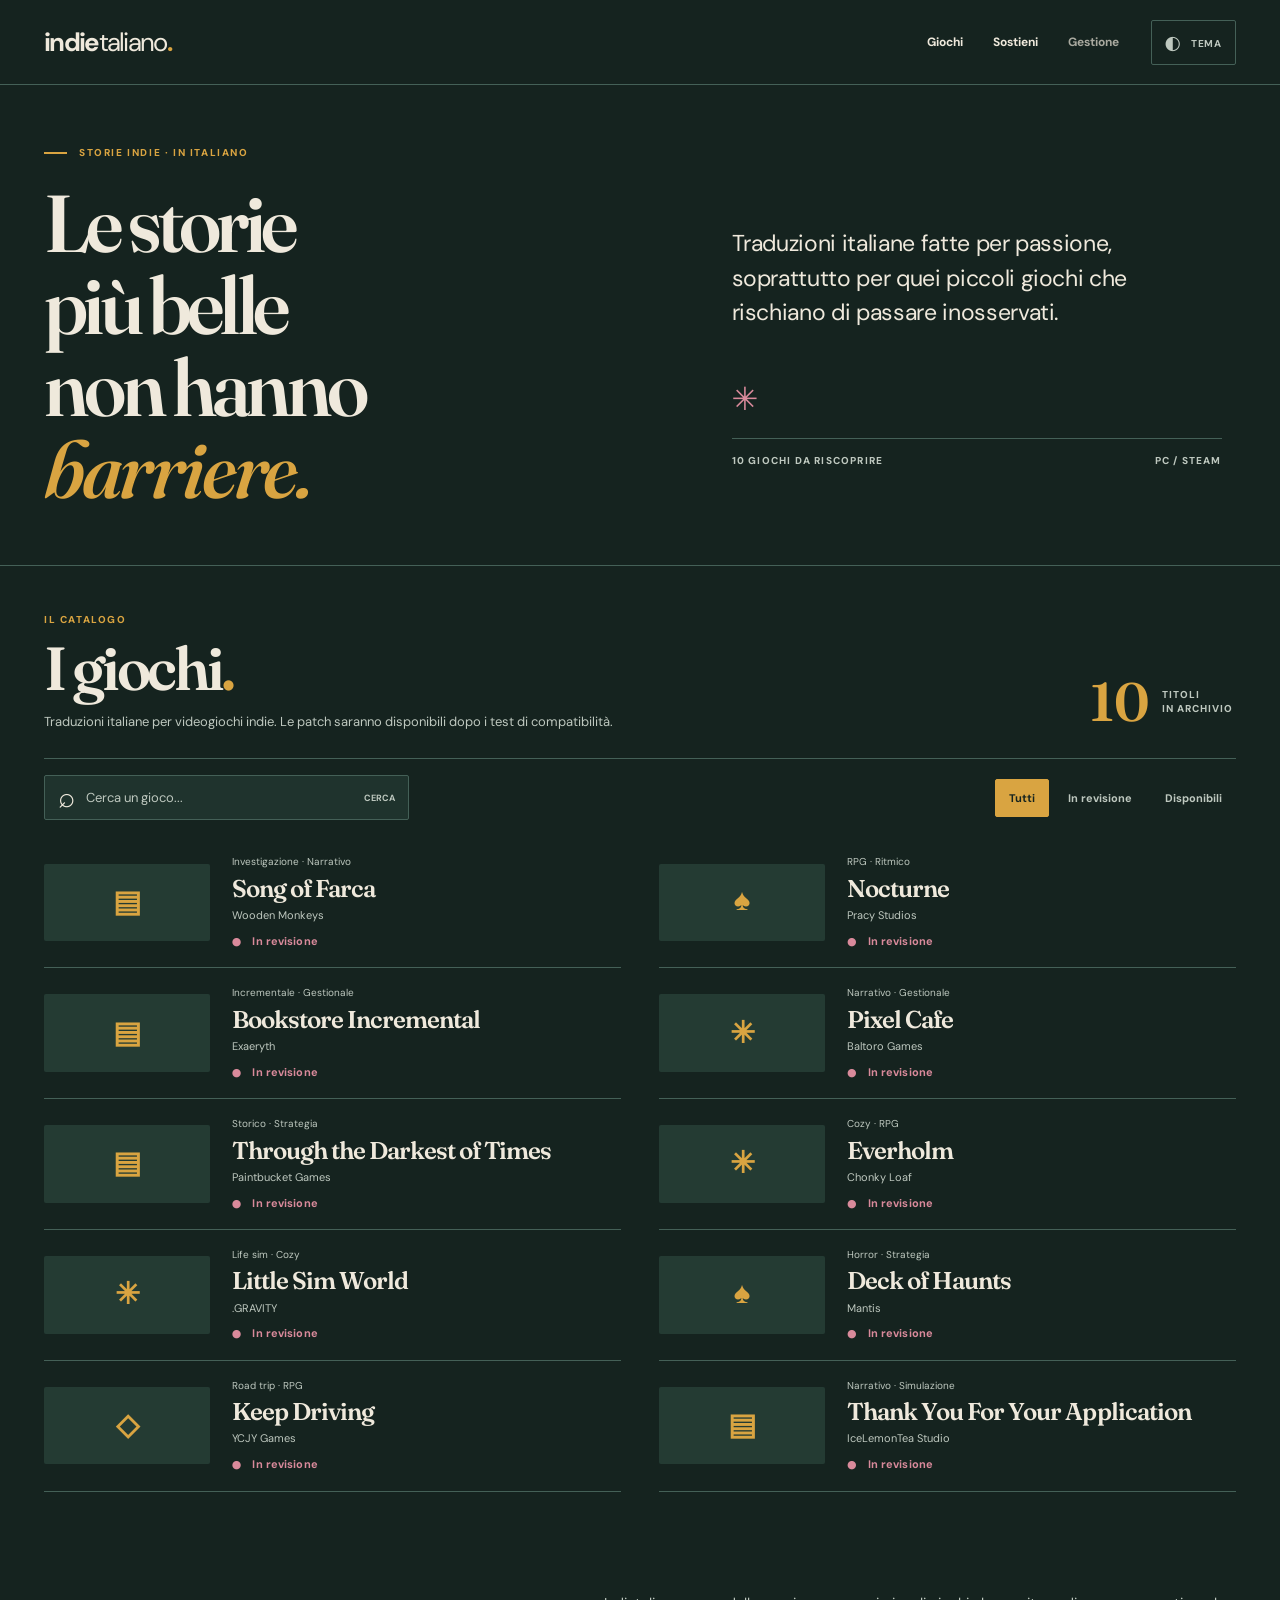
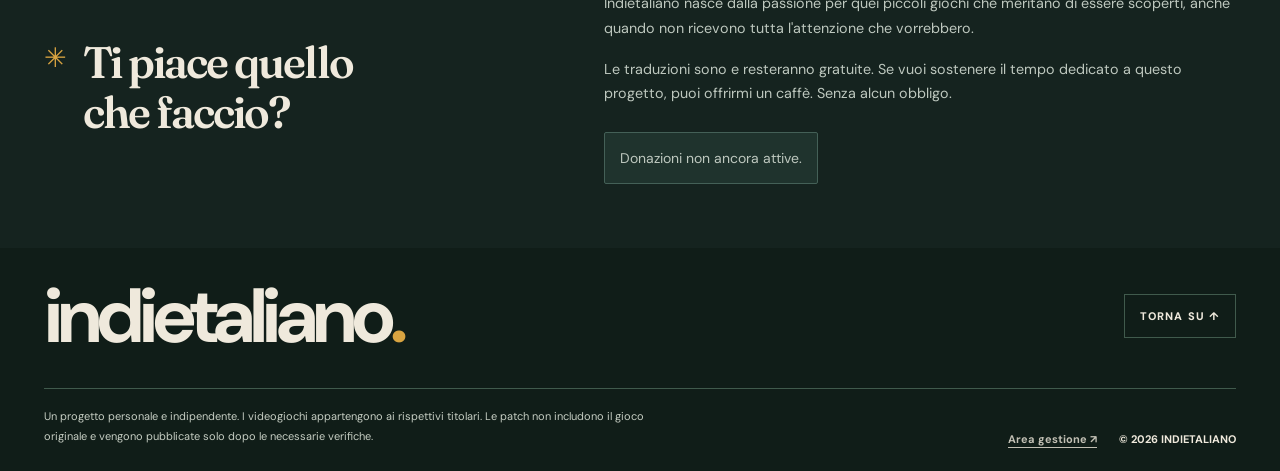
==== commit 2a544641: "Add files via upload" ====
--- a/index.html
+++ b/index.html
@@ -20,10 +20,10 @@
   <link rel="stylesheet" href="retro-editorial.css">
   <link rel="stylesheet" href="typography.css">
   <link rel="stylesheet" href="catalog-v3-7.css?v=380">
-  <link rel="stylesheet" href="verde-bottiglia.css?v=412">
+  <link rel="stylesheet" href="verde-bottiglia.css?v=413">
   <script defer src="games.js?v=380"></script>
   <script defer src="site-config.js?v=371"></script>
-  <script defer src="script.js?v=411"></script>
+  <script defer src="script.js?v=413"></script>
 </head>
 <body class="home-page">
   <a class="skip-link" href="#contenuto">Vai al contenuto</a>
--- a/verde-bottiglia.css
+++ b/verde-bottiglia.css
@@ -846,3 +846,7 @@
     text-wrap:balance;
   }
 }
+
+/* v4.13: nessuna freccia sovrapposta alle copertine del catalogo.
+   Salvaguardia per script vecchi presenti in cache. */
+.home-page .archive-list .item-arrow { display: none !important; }
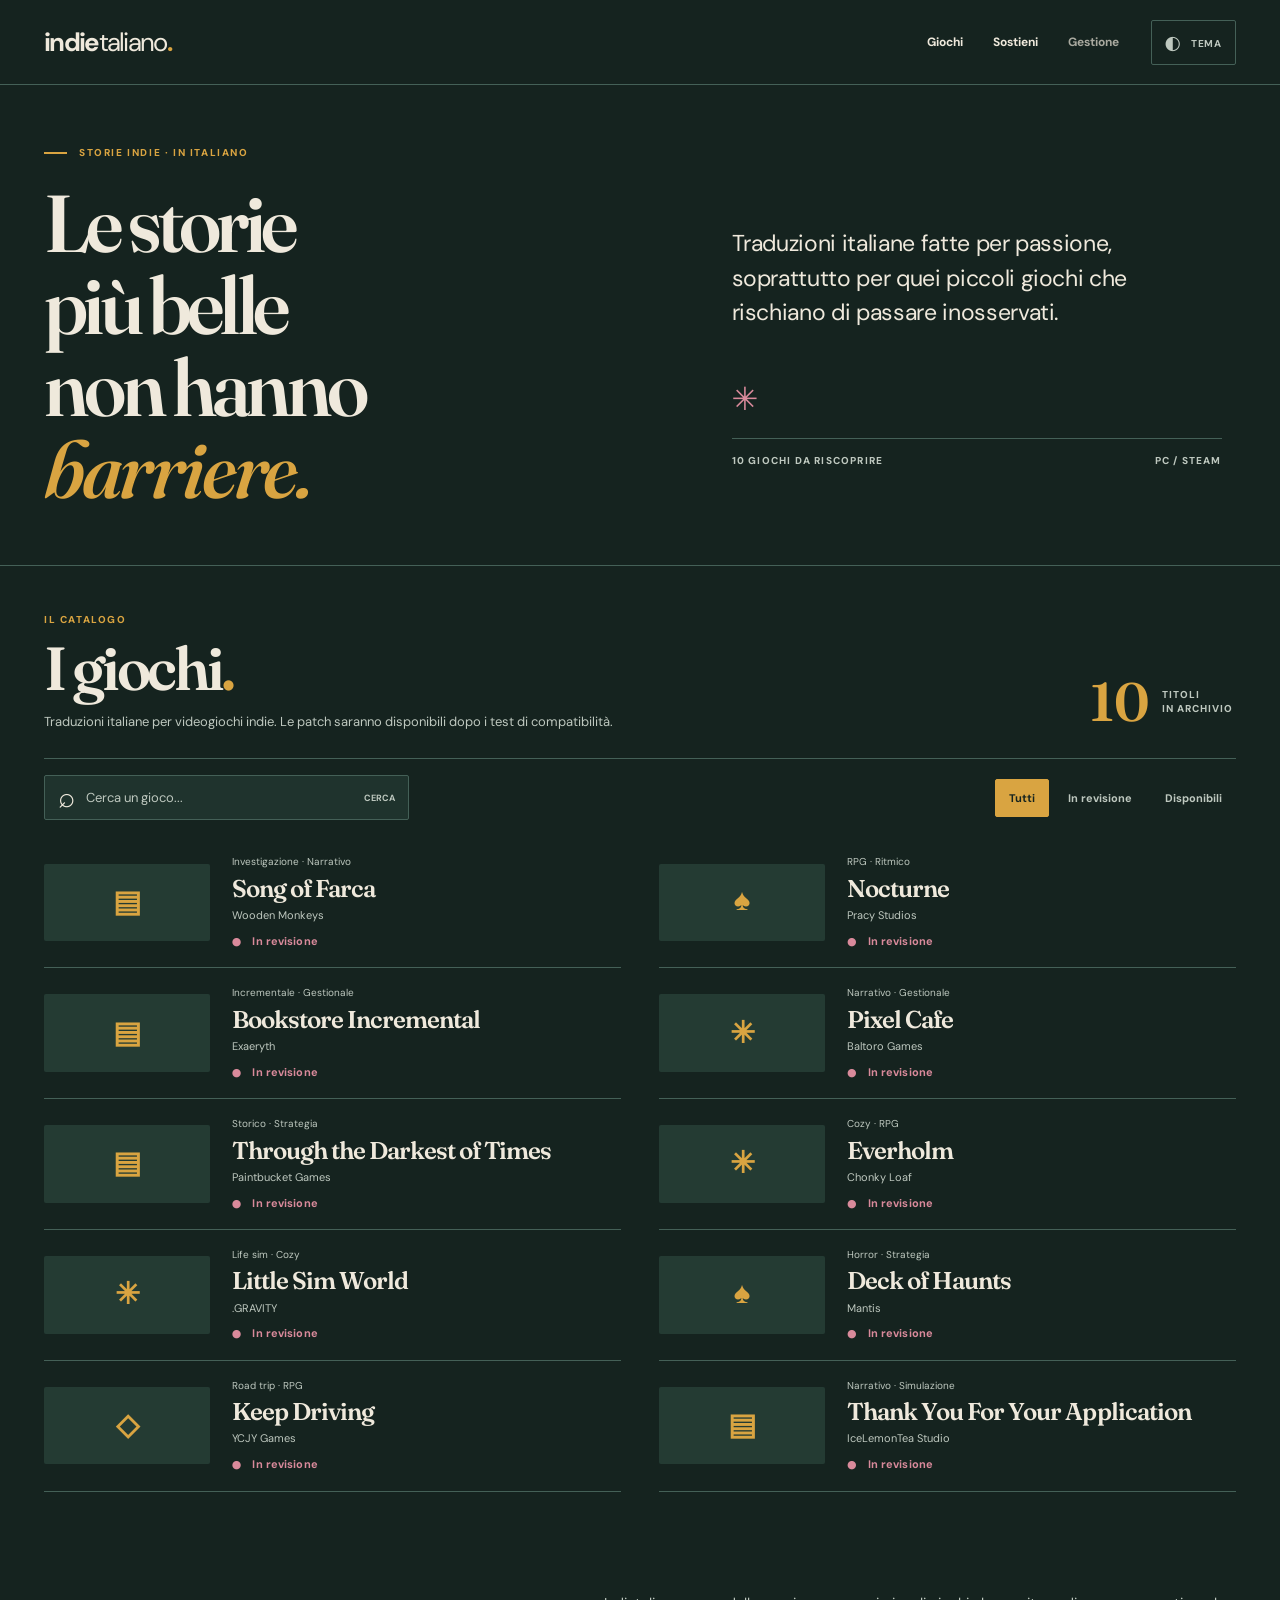
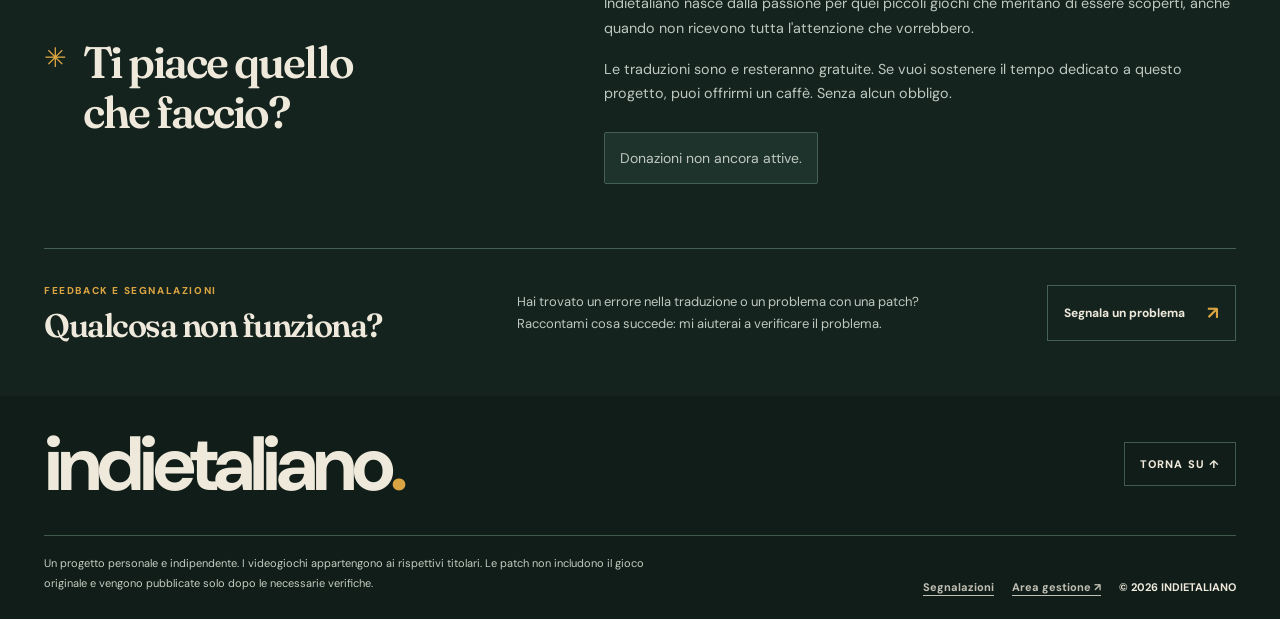
==== commit b1cdee90: "Add files via upload" ====
--- a/index.html
+++ b/index.html
@@ -20,7 +20,7 @@
   <link rel="stylesheet" href="retro-editorial.css">
   <link rel="stylesheet" href="typography.css">
   <link rel="stylesheet" href="catalog-v3-7.css?v=380">
-  <link rel="stylesheet" href="verde-bottiglia.css?v=413">
+  <link rel="stylesheet" href="verde-bottiglia.css?v=414">
   <script defer src="games.js?v=380"></script>
   <script defer src="site-config.js?v=371"></script>
   <script defer src="script.js?v=413"></script>
@@ -87,10 +87,18 @@
         </div>
       </div>
     </section>
+    <section id="segnalazioni" class="it-report-teaser section-wrap" aria-labelledby="it-report-teaser-title">
+      <div class="it-report-teaser-heading">
+        <span class="it-report-kicker">FEEDBACK E SEGNALAZIONI</span>
+        <h2 id="it-report-teaser-title">Qualcosa non funziona?</h2>
+      </div>
+      <p>Hai trovato un errore nella traduzione o un problema con una patch? Raccontami cosa succede: mi aiuterai a verificare il problema.</p>
+      <a class="it-report-teaser-link" href="segnalazioni.html">Segnala un problema <span aria-hidden="true">↗</span></a>
+    </section>
   </main>
   <footer class="footer">
     <div class="footer-top"><span class="footer-title">indietaliano<span>.</span></span><a href="#inizio">TORNA SU ↑</a></div>
-    <div class="footer-bottom"><p>Un progetto personale e indipendente. I videogiochi appartengono ai rispettivi titolari. Le patch non includono il gioco originale e vengono pubblicate solo dopo le necessarie verifiche.</p><div class="footer-utilities"><a href="admin/">Area gestione ↗</a><span>© <span id="year">2026</span> INDIETALIANO</span></div></div>
+    <div class="footer-bottom"><p>Un progetto personale e indipendente. I videogiochi appartengono ai rispettivi titolari. Le patch non includono il gioco originale e vengono pubblicate solo dopo le necessarie verifiche.</p><div class="footer-utilities"><a href="segnalazioni.html">Segnalazioni</a><a href="admin/">Area gestione ↗</a><span>© <span id="year">2026</span> INDIETALIANO</span></div></div>
   </footer>
 </body>
 </html>
--- a/verde-bottiglia.css
+++ b/verde-bottiglia.css
@@ -850,3 +850,81 @@
 /* v4.13: nessuna freccia sovrapposta alle copertine del catalogo.
    Salvaguardia per script vecchi presenti in cache. */
 .home-page .archive-list .item-arrow { display: none !important; }
+
+
+/* Indietaliano 4.14 | Segnalazioni: richiamo editoriale e modulo Netlify Forms */
+.home-page .it-report-teaser {
+  display:grid;grid-template-columns:minmax(0,.88fr) minmax(0,1fr) auto;
+  align-items:center;gap:clamp(24px,4vw,60px);
+  border-top:1px solid var(--line);padding:34px 0 52px;
+}
+.home-page .it-report-kicker,.it-report-page .it-report-kicker {
+  display:block;color:var(--accent);font-size:10px;font-weight:800;letter-spacing:.16em;line-height:1.5;
+}
+.home-page .it-report-teaser h2 {font-family:var(--display-font);font-size:clamp(27px,2.55vw,35px);letter-spacing:-.045em;line-height:1.12;margin:9px 0 0;font-weight:600}
+.home-page .it-report-teaser p {margin:0;font-size:13px;line-height:1.7;color:var(--muted);max-width:425px}
+.home-page .it-report-teaser-link {display:inline-flex;align-items:center;justify-content:space-between;gap:22px;padding:15px 16px;border:1px solid var(--line);color:var(--ink);font-size:12px;font-weight:700;white-space:nowrap;transition:border-color .2s,color .2s}
+.home-page .it-report-teaser-link:hover {border-color:var(--accent);color:var(--accent)}
+.home-page .it-report-teaser-link span {color:var(--accent);font-size:18px}
+.home-page .footer-utilities {display:flex;gap:18px;align-items:center;flex-wrap:wrap}
+.ig-game-view .it-dossier-footer-actions {display:flex;gap:19px;align-items:center;flex-wrap:wrap;justify-content:flex-end}
+.ig-game-view .it-dossier-footer-actions a {font-size:12px;color:var(--accent);font-weight:700;white-space:normal}
+.ig-game-view .it-dossier-footer-actions a:hover {text-decoration:underline;text-underline-offset:5px}
+.it-report-page .it-report-wrap {width:min(calc(100% - 88px),1010px);margin:0 auto;padding:38px 0 86px}
+.it-report-page .it-report-back {display:inline-block;color:var(--muted);font-size:12px;font-weight:700;margin-bottom:60px}
+.it-report-page .it-report-back:hover {color:var(--accent)}
+.it-report-page .it-report-intro {max-width:750px;margin-bottom:34px}
+.it-report-page .it-report-intro h1,.it-report-page.it-report-success-page h1 {font-family:var(--display-font);font-weight:600;font-size:clamp(49px,6vw,84px);letter-spacing:-.057em;line-height:1.05;margin:16px 0 19px;color:var(--ink)}
+.it-report-page .it-report-intro h1 span {color:var(--accent)}
+.it-report-page .it-report-intro>p {max-width:690px;line-height:1.8;font-size:15px;color:var(--muted);margin:0}
+.it-report-page .it-report-form {border-top:1px solid var(--line);padding-top:28px}
+.it-report-page .it-report-heading {display:flex;justify-content:space-between;align-items:baseline;gap:14px;margin-bottom:27px}
+.it-report-page .it-report-heading h2 {font-family:var(--display-font);font-weight:600;letter-spacing:-.025em;font-size:25px;margin:0}
+.it-report-page .it-report-heading>span {font-size:11px;color:var(--muted)}
+.it-report-page .it-report-grid {display:grid;grid-template-columns:repeat(2,minmax(0,1fr));column-gap:24px;row-gap:24px}
+.it-report-page .it-field {min-width:0;display:flex;flex-direction:column;gap:8px}
+.it-report-page .it-field-wide {grid-column:1/-1}
+.it-report-page .it-field label {font-size:12px;font-weight:700;color:var(--ink)}
+.it-report-page .it-field label > span:not(.it-optional) {color:var(--accent)}
+.it-report-page .it-optional {color:var(--muted);font-size:11px;font-weight:400}
+.it-report-page .it-field input:not([type=file]),.it-report-page .it-field select,.it-report-page .it-field textarea {
+  border:1px solid var(--line);border-radius:0;min-height:48px;width:100%;max-width:100%;background:var(--panel);color:var(--ink);font-family:var(--ui-font);padding:12px 14px;font-size:14px;box-shadow:none;
+}
+.it-report-page .it-field textarea {min-height:145px;resize:vertical;line-height:1.65}
+.it-report-page .it-field input::placeholder,.it-report-page .it-field textarea::placeholder {color:var(--muted);opacity:.85}
+.it-report-page .it-field input[type=file] {display:block;border:1px dashed var(--line);background:var(--panel);color:var(--muted);padding:15px;width:100%;font-size:12px}
+.it-report-page .it-field input[type=file]::file-selector-button {border:1px solid var(--line);background:var(--paper);color:var(--ink);font:inherit;font-weight:700;margin-right:14px;padding:8px 12px;cursor:pointer}
+.it-report-page .it-field select:focus-visible,.it-report-page .it-field textarea:focus-visible,.it-report-page .it-field input:focus-visible {outline:2px solid var(--accent);outline-offset:3px}
+.it-report-page .it-field small {color:var(--muted);font-size:11px;line-height:1.6}
+.it-report-page .it-file-error {color:#F1B1BE;font-size:12px;margin:0;font-weight:700}
+.it-report-page .it-report-submit-area {border-top:1px solid var(--line);display:flex;justify-content:space-between;align-items:center;gap:32px;margin-top:30px;padding-top:26px}
+.it-report-page .it-report-privacy {max-width:540px;color:var(--muted);font-size:11px;line-height:1.7;margin:0}
+.it-report-page .it-report-submit {display:inline-flex;align-items:center;justify-content:space-between;gap:20px;border:1px solid var(--accent);background:var(--accent);color:var(--accent-ink);padding:16px 20px;font:700 13px var(--ui-font);min-height:52px;white-space:nowrap;cursor:pointer}
+.it-report-page .it-report-submit:hover {filter:brightness(1.07)}
+.it-report-page .it-report-submit span {font-size:19px}
+.it-report-page .it-report-bottom {display:flex;justify-content:space-between;gap:15px;flex-wrap:wrap;border-top:1px solid var(--line);margin-top:76px;padding-top:20px;color:var(--muted);font-size:11px}
+.it-report-page .it-report-bottom a {color:var(--accent);font-weight:700}
+.it-report-page .it-bot-field {position:absolute;width:1px;height:1px;padding:0;overflow:hidden;clip:rect(0,0,0,0);white-space:nowrap;clip-path:inset(50%);border:0}
+.it-report-page.it-report-success-page .it-report-wrap {padding-top:clamp(90px,13vw,160px);max-width:760px}
+.it-report-page .it-success-symbol {font-size:40px;color:var(--accent);margin-top:20px}
+.it-report-page.it-report-success-page p {font-size:17px;color:var(--muted);line-height:1.75;max-width:660px;margin-bottom:30px}
+.it-report-page .it-success-link {text-decoration:none}
+@media(max-width:950px) {
+  .home-page .it-report-teaser {grid-template-columns:1fr 1.1fr;gap:18px 35px}
+  .home-page .it-report-teaser-link {grid-column:2;justify-self:start}
+}
+@media(max-width:700px) {
+  .home-page .it-report-teaser {grid-template-columns:1fr;gap:14px;padding:30px 0 40px}
+  .home-page .it-report-teaser-link {grid-column:1;justify-self:start;margin-top:3px}
+  .it-report-page .it-report-wrap {width:calc(100% - 40px);padding-top:28px}
+  .it-report-page .it-report-back {margin-bottom:38px}
+  .it-report-page .it-report-grid {grid-template-columns:1fr;row-gap:19px}
+  .it-report-page .it-report-submit-area {flex-direction:column;align-items:stretch;gap:20px}
+  .it-report-page .it-report-submit {justify-content:center;width:100%}
+  .it-report-page .it-report-heading {align-items:flex-start;flex-direction:column;gap:5px}
+}
+@media(max-width:360px){
+  .it-report-page .it-report-wrap {width:calc(100% - 30px)}
+  .it-report-page .it-report-intro h1 {font-size:43px}
+  .home-page .it-report-teaser-link {max-width:100%;white-space:normal}
+}
